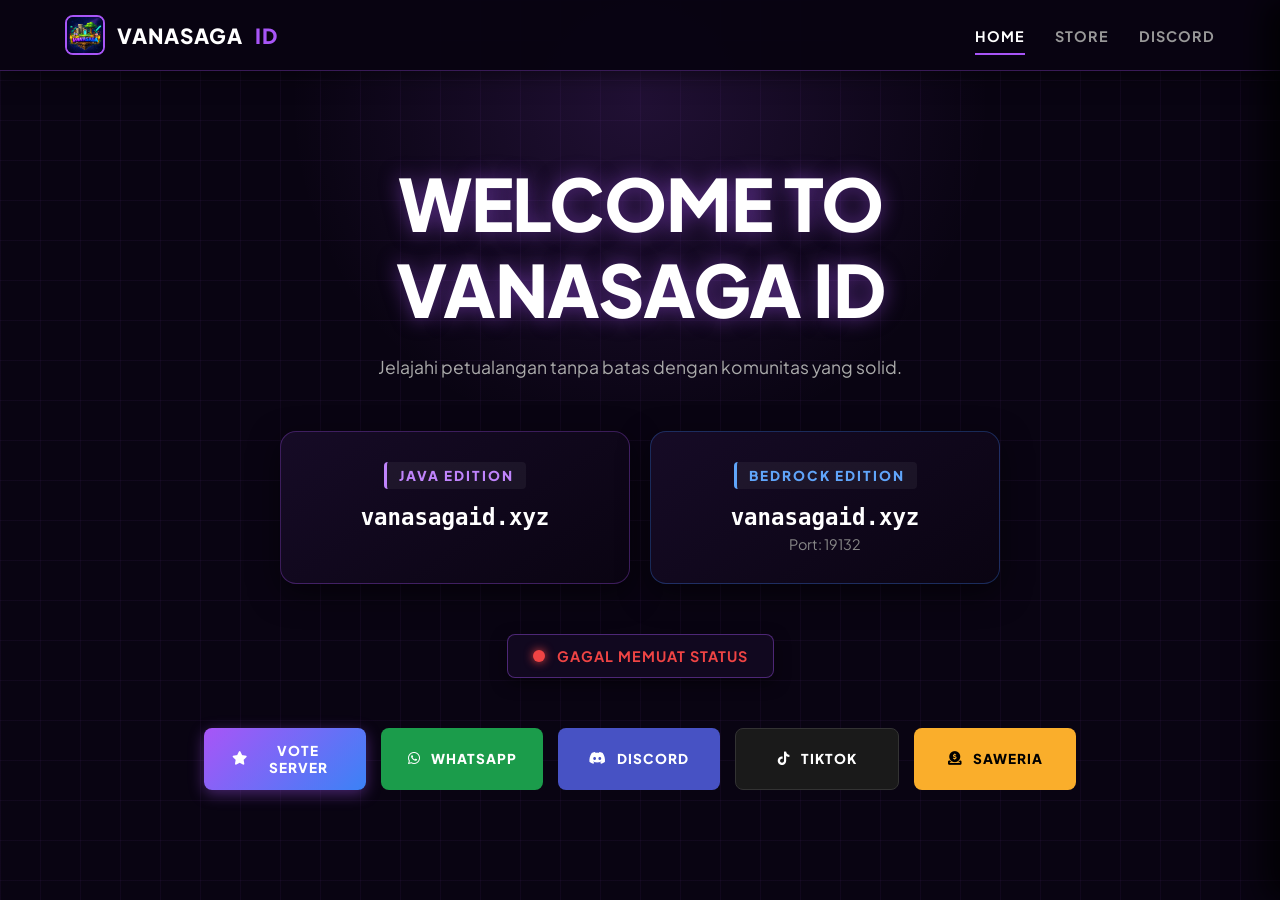
==== index.html @ 59c98ca0 "Update WhatsApp link in index.html" ====
<!DOCTYPE html>
<html lang="id">
<head>
    <meta charset="UTF-8">
    <meta name="viewport" content="width=device-width, initial-scale=1.0">
    <title>Home | Vanasaga ID</title>

    <link rel="icon" type="image/png" href="assets/Vana.png">
    <link rel="apple-touch-icon" href="assets/Vananobg.png">    

    <link rel="preconnect" href="https://fonts.googleapis.com">
    <link rel="preconnect" href="https://fonts.gstatic.com" crossorigin>
    <link href="https://fonts.googleapis.com/css2?family=Plus+Jakarta+Sans:wght@400;600;800&display=swap" rel="stylesheet">
    
    <link rel="preconnect" href="https://cdnjs.cloudflare.com">
    <link rel="stylesheet" href="https://cdnjs.cloudflare.com/ajax/libs/font-awesome/6.4.0/css/all.min.css">
    
    <link rel="stylesheet" href="home.css">
</head>

<body class="fade-in">
    <nav class="navbar">
        <div class="nav-container">
            <div class="logo">
                <img src="assets/Vana.png" alt="Logo Vanasaga" width="40" height="40" class="nav-logo-img">
                VANASAGA<span>ID</span>
            </div>
            
            <ul class="nav-links">
                <li><a href="index.html" class="active">Home</a></li>
                <li><a href="store.html">Store</a></li>
                <li><a href="https://discord.gg/8zu5UNNpNn" target="_blank" rel="noopener noreferrer">Discord</a></li>
            </ul>

            <div class="menu-toggle" id="mobile-menu">
                <span class="bar"></span>
                <span class="bar"></span>
                <span class="bar"></span>
            </div>
        </div>
    </nav>

    <div class="mobile-nav-overlay" id="mobile-nav">
        <div class="mobile-nav-links">
            <a href="index.html" onclick="toggleMenu()">BERANDA</a>
            <a href="store.html" onclick="toggleMenu()">STORE</a>
            <a href="https://discord.gg/8zu5UNNpNn" target="_blank" rel="noopener noreferrer">DISCORD</a>
        </div>
    </div>

    <main>
        <section class="hero">
            <h1 class="slide-up">Welcome To Vanasaga ID</h1>
            <p class="subtitle slide-up delay-1">
                Jelajahi petualangan tanpa batas dengan komunitas yang solid.
            </p>

            <div class="ip-container slide-up delay-2">
                <div class="ip-card floating" onclick="copyIP('vanasagaid.xyz')">
                    <span class="java-title">JAVA EDITION</span>
                    <span class="address">vanasagaid.xyz</span>
                </div>

                <div class="ip-card floating delay-float" onclick="copyIP('vanasagaid.xyz')">
                    <span class="bedrock-title">BEDROCK EDITION</span>
                    <span class="address">vanasagaid.xyz</span>
                    <span class="port">Port: 19132</span>
                </div>
            </div>

            <div class="status-bar slide-up delay-3">
                <span class="pulse-dot" id="server-dot"></span>
                <span id="server-status-text">Memuat status...</span>
            </div>

            <div class="social-buttons slide-up delay-4">
                <a href="https://minecraft-mp.com/server-s354726" class="btn" style="background: linear-gradient(135deg, #a855f7, #3b82f6); color: white; border: none; box-shadow: 0 4px 15px rgba(168, 85, 247, 0.4);" target="_blank" rel="noopener noreferrer">
                    <i class="fas fa-star"></i> Vote Server
                </a>
                
                <a href="https://chat.whatsapp.com/J78EYmheoZGEayhel0Jd5o?mode=hqctcla" class="btn btn-wa" target="_blank" rel="noopener noreferrer">
                    <i class="fab fa-whatsapp"></i> WhatsApp
                </a>
                <a href="https://discord.gg/8zu5UNNpNn" class="btn btn-discord" target="_blank" rel="noopener noreferrer">
                    <i class="fab fa-discord"></i> Discord
                </a>
                <a href="https://www.tiktok.com/@vanasagaofficial" class="btn btn-tiktok" target="_blank" rel="noopener noreferrer">
                    <i class="fab fa-tiktok"></i> TikTok
                </a>
                <a href="https://saweria.co/vanasagaofficial" class="btn btn-saweria" target="_blank" rel="noopener noreferrer">
                    <i class="fas fa-donate"></i> Saweria
                </a>
            </div>
        </section>
    </main>

    <script src="home.js" defer></script>

</body>
</html>
---- home.css ----
/* =========================================
   VANASAGA MAIN STYLE - Cyber-Voxel Edition
   (Ultra-Lightweight, Fully Responsive, No-Blur)
   ========================================= */

* {
    margin: 0;
    padding: 0;
    box-sizing: border-box;
    scroll-behavior: smooth;
}

/* --- MENGHILANGKAN SCROLL BAR BAWAAN BROWSER --- */
html {
    overflow-x: hidden;
    scrollbar-gutter: stable; 
}

::-webkit-scrollbar {
    width: 0px;
    background: transparent; 
}

* { scrollbar-width: none; }

body {
    -ms-overflow-style: none; /* Hilangkan scrollbar di Edge/IE */
    
    /* Background super ringan: Warna solid gelap + Pola Grid Kotak-kotak */
    background-color: #090412; 
    background-image: 
        linear-gradient(rgba(168, 85, 247, 0.05) 1px, transparent 1px),
        linear-gradient(90deg, rgba(168, 85, 247, 0.05) 1px, transparent 1px);
    background-size: 40px 40px; 
    
    color: #fff;
    font-family: 'Plus Jakarta Sans', sans-serif;
    min-height: 100vh;
    width: 100%;
    overflow-x: hidden; /* Mencegah layar bisa digeser ke kanan/kiri */
    position: relative;
}

/* Efek Cahaya Statis di tengah atas */
body::before {
    content: '';
    position: absolute;
    top: -200px;
    left: 50%;
    transform: translateX(-50%);
    width: 80vw;
    max-width: 800px;
    height: 600px;
    background: radial-gradient(circle, rgba(168, 85, 247, 0.15) 0%, transparent 70%);
    z-index: -1;
    pointer-events: none;
}

/* --- NAVBAR --- */
.navbar {
    position: fixed;
    top: 0;
    width: 100%;
    z-index: 1000;
    background: rgba(9, 4, 18, 0.98); 
    border-bottom: 1px solid rgba(168, 85, 247, 0.3);
    box-shadow: 0 4px 20px rgba(0, 0, 0, 0.5);
}

.nav-container {
    max-width: 1200px;
    margin: auto;
    display: flex;
    justify-content: space-between;
    align-items: center;
    padding: 15px 25px; /* Kembali menggunakan PX agar tidak geser ke tengah di PC */
}

.logo {
    display: flex;
    align-items: center;
    gap: 12px;
    font-size: clamp(1.1rem, 3vw, 1.3rem); /* Ukuran logo dinamis */
    font-weight: 800;
    color: #fff;
    letter-spacing: 1px;
    text-transform: uppercase;
}

.logo span { color: #a855f7; }

.nav-logo-img {
    width: 40px;
    height: 40px;
    border-radius: 8px; 
    border: 2px solid #a855f7;
    object-fit: cover;
}

.nav-links {
    list-style: none;
    display: flex;
    gap: 30px;
}

.nav-links a {
    text-decoration: none;
    color: #999;
    font-weight: 700;
    font-size: 0.9rem;
    text-transform: uppercase;
    letter-spacing: 1px;
    transition: 0.3s;
    padding: 5px 0;
    position: relative;
}

/* Efek garis bawah hover */
.nav-links a::after {
    content: '';
    position: absolute;
    bottom: -5px;
    left: 0;
    width: 0%;
    height: 2px;
    background: #a855f7;
    transition: width 0.3s ease;
}

.nav-links a:hover { color: #fff; }
.nav-links a:hover::after, .nav-links a.active::after { width: 100%; }
.nav-links a.active { color: #fff; }

/* --- HAMBURGER BUTTON --- */
.menu-toggle {
    display: none; 
    flex-direction: column;
    cursor: pointer;
    gap: 6px;
    z-index: 1100;
    padding: 5px;
}

.bar {
    width: 30px;
    height: 3px;
    background-color: #fff;
    border-radius: 2px;
    transition: 0.4s cubic-bezier(0.68, -0.55, 0.265, 1.55); 
}

/* Animasi Hamburger jadi X */
.menu-toggle.is-active .bar:nth-child(2) { opacity: 0; transform: translateX(20px); }
.menu-toggle.is-active .bar:nth-child(1) { transform: translateY(9px) rotate(45deg); background-color: #a855f7; }
.menu-toggle.is-active .bar:nth-child(3) { transform: translateY(-9px) rotate(-45deg); background-color: #a855f7; }

/* --- MOBILE NAV OVERLAY --- */
.mobile-nav-overlay {
    position: fixed;
    top: 0;
    right: 0; 
    width: 75%; 
    max-width: 300px; 
    height: 100vh;
    background: #0d0618; 
    border-left: 2px solid #a855f7;
    display: flex;
    justify-content: center;
    align-items: center;
    
    transform: translateX(100%); 
    transition: transform 0.4s cubic-bezier(0.4, 0, 0.2, 1);
    
    z-index: 1050;
    box-shadow: -15px 0 30px rgba(0,0,0,0.8);
    will-change: transform;
}

.mobile-nav-overlay.active { 
    transform: translateX(0); 
}

.mobile-nav-links {
    display: flex;
    flex-direction: column;
    gap: 30px;
    text-align: center;
}

.mobile-nav-links a {
    color: #fff;
    text-decoration: none;
    font-size: 1.2rem;
    font-weight: 800;
    letter-spacing: 2px;
    transition: 0.3s;
    text-transform: uppercase;
}

.mobile-nav-links a:hover { color: #a855f7; transform: scale(1.1); }

/* --- HERO SECTION --- */
.hero {
    text-align: center;
    padding: 160px 5% 80px; 
    max-width: 1000px;
    margin: auto;
}

h1 {
    font-size: clamp(2rem, 6vw, 4.5rem); 
    font-weight: 800;
    margin-bottom: 20px;
    color: #fff;
    text-shadow: 0 0 20px rgba(168, 85, 247, 0.5); 
    line-height: 1.2;
    text-transform: uppercase;
    letter-spacing: -1px;
}

.subtitle {
    max-width: 650px;
    margin: 0 auto 50px;
    color: #aaa;
    line-height: 1.6;
    font-size: clamp(0.95rem, 2.5vw, 1.1rem); 
}

/* --- IP CARDS (GAMING STYLE) --- */
.ip-container {
    display: flex;
    gap: 20px;
    justify-content: center;
    flex-wrap: wrap; 
    margin-bottom: 50px;
}

.ip-card {
    flex: 1; 
    min-width: 280px; 
    max-width: 350px; 
    background: linear-gradient(145deg, #160b26 0%, #0a0412 100%);
    border: 1px solid rgba(168, 85, 247, 0.3);
    padding: 30px 20px;
    border-radius: 16px;
    cursor: pointer;
    transition: all 0.3s cubic-bezier(0.25, 0.8, 0.25, 1);
    position: relative;
    box-shadow: 0 10px 30px rgba(0, 0, 0, 0.5);
    overflow: hidden;
}

.ip-card::before {
    content: '';
    position: absolute;
    top: 0;
    left: 0;
    width: 100%;
    height: 4px;
    transform: scaleX(0);
    transform-origin: left;
    transition: 0.4s ease;
}

.java-title, .bedrock-title {
    font-size: 0.85rem;
    font-weight: 800;
    letter-spacing: 2px;
    margin-bottom: 15px;
    display: inline-block;
    padding: 5px 12px;
    border-radius: 4px;
    background: rgba(255,255,255,0.05);
}

.java-title { color: #c084fc; border-left: 3px solid #c084fc; }
.bedrock-title { color: #60a5fa; border-left: 3px solid #60a5fa; }

.address {
    font-size: clamp(1.1rem, 4vw, 1.4rem);
    font-weight: 800;
    color: #fff;
    display: block;
    font-family: monospace; 
}

.port {
    display: block;
    margin-top: 5px;
    color: #888;
    font-size: 0.9rem;
}

/* KHUSUS JAVA CARD (KARTU KIRI - TEMA UNGU) */
.ip-card:first-child:hover {
    border-color: #a855f7;
    box-shadow: 0 15px 40px rgba(168, 85, 247, 0.25);
    transform: translateY(-8px);
}
.ip-card:first-child::before { background: #a855f7; }
.ip-card:first-child:hover::before { transform: scaleX(1); }
.ip-card:first-child:active { 
    transform: scale(0.95); 
    background: #1a0b30; 
}

/* KHUSUS BEDROCK CARD (KARTU KANAN - TEMA BIRU) */
.ip-card:last-child {
    border-color: rgba(59, 130, 246, 0.3); 
}
.ip-card:last-child:hover {
    border-color: #3b82f6; 
    box-shadow: 0 15px 40px rgba(59, 130, 246, 0.25);
    transform: translateY(-8px);
}
.ip-card:last-child::before { background: #3b82f6; } 
.ip-card:last-child:hover::before { transform: scaleX(1); }
.ip-card:last-child:active { 
    transform: scale(0.95); 
    background: #081126; 
}

/* --- STATUS BAR --- */
.status-bar {
    display: flex;
    align-items: center;
    justify-content: center;
    gap: 12px;
    font-size: clamp(0.8rem, 3vw, 0.9rem);
    font-weight: 700;
    color: #ccc;
    background: #11081f;
    width: fit-content;
    margin: 0 auto 50px auto;
    padding: 12px 25px;
    border-radius: 8px;
    border: 1px solid rgba(168, 85, 247, 0.4);
    box-shadow: 0 5px 15px rgba(0,0,0,0.5);
    text-transform: uppercase;
    letter-spacing: 1px;
}

/* BOLA STATUS DINAMIS */
.pulse-dot {
    --dot-color: #a855f7; 
    width: 12px;
    height: 12px;
    background: var(--dot-color);
    border-radius: 50%;
    box-shadow: 0 0 10px var(--dot-color);
}
.pulse-dot.online { --dot-color: #22c55e; }
.pulse-dot.offline { --dot-color: #ef4444; }

/* --- SOCIAL BUTTONS --- */
.social-buttons {
    display: flex;
    gap: 15px;
    justify-content: center;
    flex-wrap: wrap; 
}

.btn {
    text-decoration: none;
    color: #fff !important;
    padding: 14px 28px;
    border-radius: 8px;
    font-weight: 800;
    font-size: 0.85rem;
    display: flex;
    align-items: center;
    gap: 10px;
    transition: 0.2s;
    text-transform: uppercase;
    letter-spacing: 1px;
    flex: 1; 
    min-width: 160px; 
    max-width: 250px;
    justify-content: center;
}

.btn:hover { transform: translateY(-3px); }

/* Warna solid yang ringan */
.btn-wa { background: #1b9c4b; }
.btn-discord { background: #4752c4; }
.btn-tiktok { background: #1a1a1a; border: 1px solid #333; }
.btn-saweria { background: #faae2b; color: #000 !important; }

/* --- TOAST (NOTIF COPY) --- */
.toast-container {
    position: fixed;
    bottom: 30px;
    right: 30px;
    z-index: 9999;
    display: flex;
    flex-direction: column;
    gap: 10px;
    align-items: flex-end;
}

.custom-toast {
    background: #150a24;
    border-left: 4px solid #a855f7;
    color: white;
    padding: 15px 25px;
    border-radius: 4px;
    font-weight: 700;
    box-shadow: 0 10px 30px rgba(0,0,0,0.8);
    animation: slideInRight 0.3s ease forwards;
}

@keyframes slideInRight {
    from { transform: translateX(100%); opacity: 0; }
    to { transform: translateX(0); opacity: 1; }
}

/* --- ANIMATIONS --- */
.slide-up { animation: slideUp 0.6s ease forwards; opacity: 0; }
.delay-1 { animation-delay: 0.1s; } 
.delay-2 { animation-delay: 0.2s; }
.delay-3 { animation-delay: 0.3s; }
.delay-4 { animation-delay: 0.4s; }

@keyframes slideUp {
    from { transform: translateY(20px); opacity: 0; }
    to { transform: translateY(0); opacity: 1; }
}

.floating { animation: floating 4s ease-in-out infinite; }
@keyframes floating {
    0%, 100% { transform: translateY(0); }
    50% { transform: translateY(-6px); }
}

/* =========================================
   MEDIA QUERIES (RESPONSIVE TABLET & HP)
   ========================================= */

/* Untuk Tablet ke bawah (Lebar maks 768px) */
@media (max-width: 768px) {
    .nav-links { display: none !important; }
    .menu-toggle { display: flex !important; } 
    
    .hero { padding-top: 130px; }
    
    .btn { min-width: 140px; }
}

/* Untuk HP Layar Kecil (Lebar maks 480px) */
@media (max-width: 480px) {
    .ip-card {
        min-width: 100%; 
    }
    
    .social-buttons {
        flex-direction: column; 
        align-items: center;
    }
    
    .btn {
        width: 100%;
        max-width: 100%;
    }
    
    .toast-container {
        right: 20px; 
        left: 20px; 
        bottom: 20px;
        align-items: center; 
    }
}
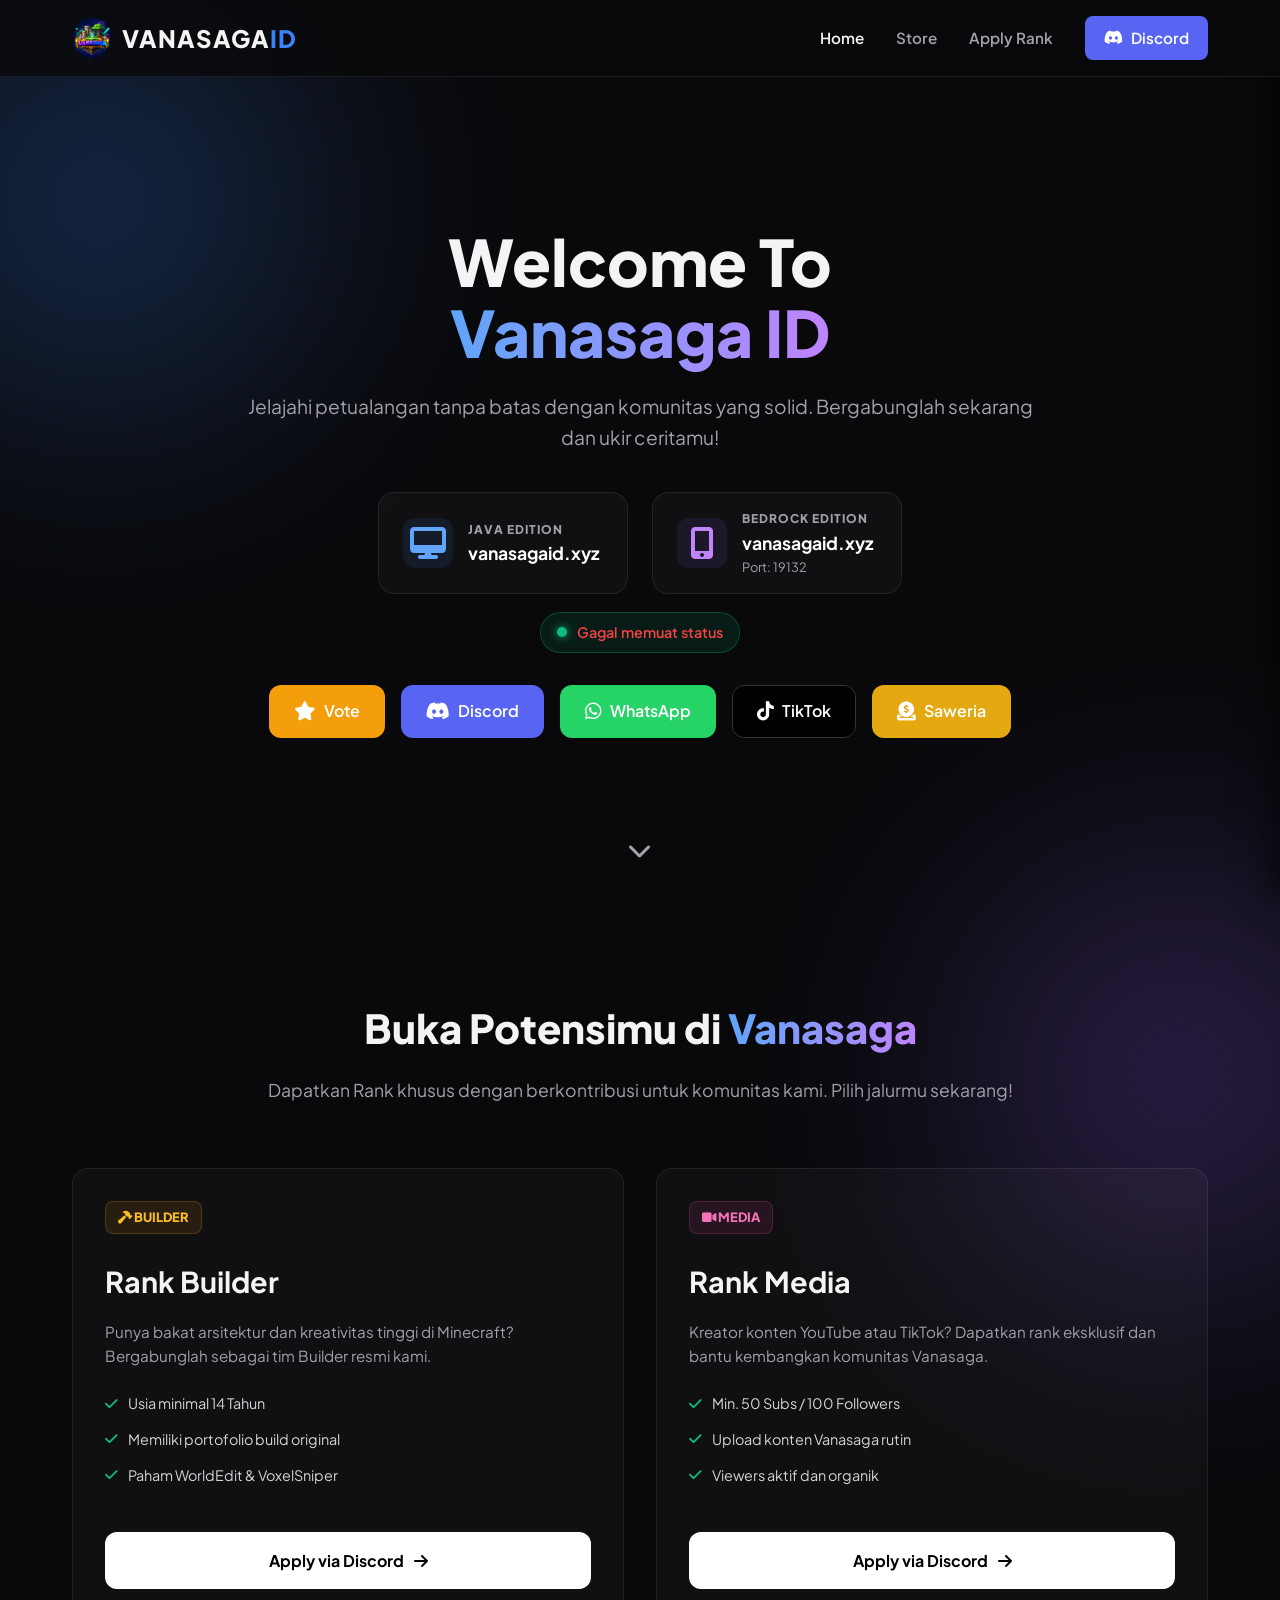
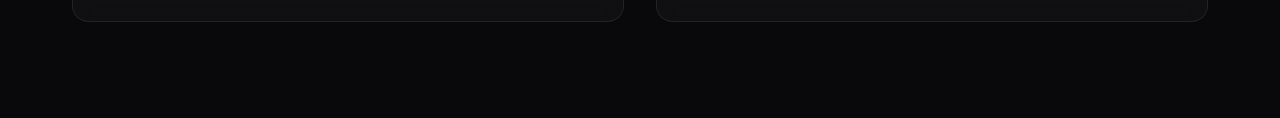
==== commit 96b83877: "Update index.html with new content and links" ====
--- a/index.html
+++ b/index.html
@@ -10,91 +10,130 @@
 
     <link rel="preconnect" href="https://fonts.googleapis.com">
     <link rel="preconnect" href="https://fonts.gstatic.com" crossorigin>
-    <link href="https://fonts.googleapis.com/css2?family=Plus+Jakarta+Sans:wght@400;600;800&display=swap" rel="stylesheet">
+    <link href="https://fonts.googleapis.com/css2?family=Plus+Jakarta+Sans:wght@400;500;600;700;800&display=swap" rel="stylesheet">
     
-    <link rel="preconnect" href="https://cdnjs.cloudflare.com">
     <link rel="stylesheet" href="https://cdnjs.cloudflare.com/ajax/libs/font-awesome/6.4.0/css/all.min.css">
     
     <link rel="stylesheet" href="home.css">
 </head>
 
 <body class="fade-in">
+    <div class="bg-glow glow-1"></div>
+    <div class="bg-glow glow-2"></div>
+
     <nav class="navbar">
         <div class="nav-container">
             <div class="logo">
-                <img src="assets/Vana.png" alt="Logo Vanasaga" width="40" height="40" class="nav-logo-img">
-                VANASAGA<span>ID</span>
+                <img src="assets/Vana.png" alt="Logo Vanasaga" class="nav-logo-img round-logo">
+                <span>VANASAGA<span class="highlight">ID</span></span>
             </div>
             
             <ul class="nav-links">
                 <li><a href="index.html" class="active">Home</a></li>
                 <li><a href="store.html">Store</a></li>
-                <li><a href="https://discord.gg/8zu5UNNpNn" target="_blank" rel="noopener noreferrer">Discord</a></li>
+                <li><a href="#ranks">Apply Rank</a></li>
+                <li><a href="https://discord.gg/Yfk9rSXGnd" target="_blank" class="nav-btn-discord"><i class="fab fa-discord"></i> Discord</a></li>
             </ul>
 
             <div class="menu-toggle" id="mobile-menu">
-                <span class="bar"></span>
-                <span class="bar"></span>
-                <span class="bar"></span>
+                <i class="fas fa-bars"></i>
             </div>
         </div>
     </nav>
 
     <div class="mobile-nav-overlay" id="mobile-nav">
         <div class="mobile-nav-links">
-            <a href="index.html" onclick="toggleMenu()">BERANDA</a>
-            <a href="store.html" onclick="toggleMenu()">STORE</a>
-            <a href="https://discord.gg/8zu5UNNpNn" target="_blank" rel="noopener noreferrer">DISCORD</a>
+            <a href="index.html" class="active">BERANDA</a>
+            <a href="store.html">STORE</a>
+            <a href="#ranks">APPLY RANK</a>
+            <a href="https://discord.gg/Yfk9rSXGnd" target="_blank" class="discord-mobile">DISCORD</a>
         </div>
     </div>
 
     <main>
         <section class="hero">
-            <h1 class="slide-up">Welcome To Vanasaga ID</h1>
-            <p class="subtitle slide-up delay-1">
-                Jelajahi petualangan tanpa batas dengan komunitas yang solid.
-            </p>
+            <div class="hero-content">
+                <h1 class="slide-up">Welcome To <br><span class="gradient-text">Vanasaga ID</span></h1>
+                <p class="subtitle slide-up delay-1">
+                    Jelajahi petualangan tanpa batas dengan komunitas yang solid. Bergabunglah sekarang dan ukir ceritamu!
+                </p>
 
-            <div class="ip-container slide-up delay-2">
-                <div class="ip-card floating" onclick="copyIP('vanasagaid.xyz')">
-                    <span class="java-title">JAVA EDITION</span>
-                    <span class="address">vanasagaid.xyz</span>
+                <div class="ip-container slide-up delay-2">
+                    <div class="ip-card floating glass-effect" onclick="copyIP('vanasagaid.xyz')">
+                        <div class="ip-icon java-icon"><i class="fas fa-desktop"></i></div>
+                        <div class="ip-info">
+                            <span class="platform-title">JAVA EDITION</span>
+                            <span class="address">vanasagaid.xyz</span>
+                        </div>
+                        <div class="copy-hint"><i class="far fa-copy"></i> Klik untuk Copy</div>
+                    </div>
+
+                    <div class="ip-card floating delay-float glass-effect" onclick="copyIP('vanasagaid.xyz', 19132)">
+                        <div class="ip-icon bedrock-icon"><i class="fas fa-mobile-alt"></i></div>
+                        <div class="ip-info">
+                            <span class="platform-title">BEDROCK EDITION</span>
+                            <span class="address">vanasagaid.xyz</span>
+                            <span class="port">Port: 19132</span>
+                        </div>
+                        <div class="copy-hint"><i class="far fa-copy"></i> Klik untuk Copy</div>
+                    </div>
                 </div>
 
-                <div class="ip-card floating delay-float" onclick="copyIP('vanasagaid.xyz')">
-                    <span class="bedrock-title">BEDROCK EDITION</span>
-                    <span class="address">vanasagaid.xyz</span>
-                    <span class="port">Port: 19132</span>
+                <div class="status-badge slide-up delay-3">
+                    <span class="pulse-dot" id="server-dot"></span>
+                    <span id="server-status-text">Mencari Server...</span>
+                </div>
+
+                <div class="social-buttons slide-up delay-4">
+                    <a href="https://minecraft-mp.com/server-s354726" target="_blank" class="btn btn-vote"><i class="fas fa-star"></i> Vote</a>
+                    <a href="https://discord.gg/Yfk9rSXGnd" target="_blank" class="btn btn-discord"><i class="fab fa-discord"></i> Discord</a>
+                    <a href="https://chat.whatsapp.com/DTdERxBD7KFLJWAjvpsw8h" target="_blank" class="btn btn-wa"><i class="fab fa-whatsapp"></i> WhatsApp</a>
+                    <a href="https://www.tiktok.com/@vanasagaofficial" target="_blank" class="btn btn-tiktok"><i class="fab fa-tiktok"></i> TikTok</a>
+                    <a href="https://saweria.co/vanasagaofficial" target="_blank" class="btn btn-saweria"><i class="fas fa-donate"></i> Saweria</a>
                 </div>
             </div>
+            
+            <div class="scroll-indicator bounce">
+                <a href="#ranks"><i class="fas fa-chevron-down"></i></a>
+            </div>
+        </section>
 
-            <div class="status-bar slide-up delay-3">
-                <span class="pulse-dot" id="server-dot"></span>
-                <span id="server-status-text">Memuat status...</span>
+        <section id="ranks" class="ranks-section">
+            <div class="section-header">
+                <h2>Buka Potensimu di <span class="gradient-text">Vanasaga</span></h2>
+                <p>Dapatkan Rank khusus dengan berkontribusi untuk komunitas kami. Pilih jalurmu sekarang!</p>
             </div>
 
-            <div class="social-buttons slide-up delay-4">
-                <a href="https://minecraft-mp.com/server-s354726" class="btn" style="background: linear-gradient(135deg, #a855f7, #3b82f6); color: white; border: none; box-shadow: 0 4px 15px rgba(168, 85, 247, 0.4);" target="_blank" rel="noopener noreferrer">
-                    <i class="fas fa-star"></i> Vote Server
-                </a>
-                
-                <a href="https://chat.whatsapp.com/J78EYmheoZGEayhel0Jd5o?mode=hqctcla" class="btn btn-wa" target="_blank" rel="noopener noreferrer">
-                    <i class="fab fa-whatsapp"></i> WhatsApp
-                </a>
-                <a href="https://discord.gg/8zu5UNNpNn" class="btn btn-discord" target="_blank" rel="noopener noreferrer">
-                    <i class="fab fa-discord"></i> Discord
-                </a>
-                <a href="https://www.tiktok.com/@vanasagaofficial" class="btn btn-tiktok" target="_blank" rel="noopener noreferrer">
-                    <i class="fab fa-tiktok"></i> TikTok
-                </a>
-                <a href="https://saweria.co/vanasagaofficial" class="btn btn-saweria" target="_blank" rel="noopener noreferrer">
-                    <i class="fas fa-donate"></i> Saweria
-                </a>
+            <div class="rank-cards-container">
+                <div class="rank-card glass-effect">
+                    <div class="rank-badge builder-badge"><i class="fas fa-hammer"></i> BUILDER</div>
+                    <h3>Rank Builder</h3>
+                    <p class="rank-desc">Punya bakat arsitektur dan kreativitas tinggi di Minecraft? Bergabunglah sebagai tim Builder resmi kami.</p>
+                    <ul class="rank-reqs">
+                        <li><i class="fas fa-check"></i> Usia minimal 14 Tahun</li>
+                        <li><i class="fas fa-check"></i> Memiliki portofolio build original</li>
+                        <li><i class="fas fa-check"></i> Paham WorldEdit & VoxelSniper</li>
+                    </ul>
+                    <a href="https://discord.gg/Yfk9rSXGnd" class="btn-apply" target="_blank">Apply via Discord <i class="fas fa-arrow-right"></i></a>
+                </div>
+
+                <div class="rank-card glass-effect">
+                    <div class="rank-badge media-badge"><i class="fas fa-video"></i> MEDIA</div>
+                    <h3>Rank Media</h3>
+                    <p class="rank-desc">Kreator konten YouTube atau TikTok? Dapatkan rank eksklusif dan bantu kembangkan komunitas Vanasaga.</p>
+                    <ul class="rank-reqs">
+                        <li><i class="fas fa-check"></i> Min. 50 Subs / 100 Followers</li>
+                        <li><i class="fas fa-check"></i> Upload konten Vanasaga rutin</li>
+                        <li><i class="fas fa-check"></i> Viewers aktif dan organik</li>
+                    </ul>
+                    <a href="https://discord.gg/Yfk9rSXGnd" class="btn-apply" target="_blank">Apply via Discord <i class="fas fa-arrow-right"></i></a>
+                </div>
             </div>
         </section>
     </main>
 
-    <script src="home.js" defer></script>
+    <div id="toast" class="toast">IP Berhasil disalin!</div>
 
+    <script src="home.js"></script>
 </body>
 </html>
--- a/home.css
+++ b/home.css
@@ -1,472 +1,447 @@
-/* =========================================
-   VANASAGA MAIN STYLE - Cyber-Voxel Edition
-   (Ultra-Lightweight, Fully Responsive, No-Blur)
-   ========================================= */
+/* --- Variabel Warna & Font --- */
+:root {
+    --bg-dark: #09090b;
+    --text-main: #f4f4f5;
+    --text-muted: #a1a1aa;
+    --primary: #3b82f6;
+    --secondary: #8b5cf6;
+    --success: #10b981;
+    --glass-bg: rgba(255, 255, 255, 0.03);
+    --glass-border: rgba(255, 255, 255, 0.08);
+    --font-main: 'Plus Jakarta Sans', sans-serif;
+}
 
 * {
     margin: 0;
     padding: 0;
     box-sizing: border-box;
-    scroll-behavior: smooth;
-}
-
-/* --- MENGHILANGKAN SCROLL BAR BAWAAN BROWSER --- */
-html {
+}
+
+body {
+    font-family: var(--font-main);
+    background-color: var(--bg-dark);
+    color: var(--text-main);
+    line-height: 1.6;
     overflow-x: hidden;
-    scrollbar-gutter: stable; 
-}
-
-::-webkit-scrollbar {
-    width: 0px;
-    background: transparent; 
-}
-
-* { scrollbar-width: none; }
-
-body {
-    -ms-overflow-style: none; /* Hilangkan scrollbar di Edge/IE */
-    
-    /* Background super ringan: Warna solid gelap + Pola Grid Kotak-kotak */
-    background-color: #090412; 
-    background-image: 
-        linear-gradient(rgba(168, 85, 247, 0.05) 1px, transparent 1px),
-        linear-gradient(90deg, rgba(168, 85, 247, 0.05) 1px, transparent 1px);
-    background-size: 40px 40px; 
-    
-    color: #fff;
-    font-family: 'Plus Jakarta Sans', sans-serif;
-    min-height: 100vh;
-    width: 100%;
-    overflow-x: hidden; /* Mencegah layar bisa digeser ke kanan/kiri */
     position: relative;
 }
 
-/* Efek Cahaya Statis di tengah atas */
-body::before {
-    content: '';
+/* Background Glow Effects */
+.bg-glow {
     position: absolute;
-    top: -200px;
-    left: 50%;
-    transform: translateX(-50%);
-    width: 80vw;
-    max-width: 800px;
+    width: 600px;
     height: 600px;
-    background: radial-gradient(circle, rgba(168, 85, 247, 0.15) 0%, transparent 70%);
+    border-radius: 50%;
+    filter: blur(120px);
     z-index: -1;
-    pointer-events: none;
-}
-
-/* --- NAVBAR --- */
+    opacity: 0.4;
+}
+.glow-1 {
+    top: -100px;
+    left: -200px;
+    background: radial-gradient(circle, var(--primary) 0%, transparent 70%);
+}
+.glow-2 {
+    bottom: 20%;
+    right: -200px;
+    background: radial-gradient(circle, var(--secondary) 0%, transparent 70%);
+}
+
+/* --- Glassmorphism Global Class --- */
+.glass-effect {
+    background: var(--glass-bg);
+    backdrop-filter: blur(12px);
+    -webkit-backdrop-filter: blur(12px);
+    border: 1px solid var(--glass-border);
+    border-radius: 16px;
+}
+
+/* --- Typography --- */
+.gradient-text {
+    background: linear-gradient(90deg, #60a5fa, #c084fc);
+    -webkit-background-clip: text;
+    -webkit-text-fill-color: transparent;
+}
+
+/* --- Navbar --- */
 .navbar {
     position: fixed;
     top: 0;
     width: 100%;
-    z-index: 1000;
-    background: rgba(9, 4, 18, 0.98); 
-    border-bottom: 1px solid rgba(168, 85, 247, 0.3);
-    box-shadow: 0 4px 20px rgba(0, 0, 0, 0.5);
+    padding: 1rem 0;
+    background: rgba(9, 9, 11, 0.8);
+    backdrop-filter: blur(10px);
+    border-bottom: 1px solid var(--glass-border);
+    z-index: 100;
 }
 
 .nav-container {
     max-width: 1200px;
-    margin: auto;
+    margin: 0 auto;
     display: flex;
     justify-content: space-between;
     align-items: center;
-    padding: 15px 25px; /* Kembali menggunakan PX agar tidak geser ke tengah di PC */
+    padding: 0 2rem;
 }
 
 .logo {
-    display: flex;
-    align-items: center;
-    gap: 12px;
-    font-size: clamp(1.1rem, 3vw, 1.3rem); /* Ukuran logo dinamis */
+    font-size: 1.5rem;
     font-weight: 800;
-    color: #fff;
+    display: flex;
+    align-items: center;
+    gap: 10px;
     letter-spacing: 1px;
-    text-transform: uppercase;
-}
-
-.logo span { color: #a855f7; }
-
-.nav-logo-img {
-    width: 40px;
-    height: 40px;
-    border-radius: 8px; 
-    border: 2px solid #a855f7;
-    object-fit: cover;
+}
+
+.logo .highlight {
+    color: var(--primary);
+}
+
+.round-logo {
+    width: 40px;      
+    height: 40px;     
+    border-radius: 50%; 
+    object-fit: cover; 
 }
 
 .nav-links {
     list-style: none;
     display: flex;
-    gap: 30px;
+    gap: 2rem;
+    align-items: center;
 }
 
 .nav-links a {
+    color: var(--text-muted);
     text-decoration: none;
-    color: #999;
-    font-weight: 700;
-    font-size: 0.9rem;
-    text-transform: uppercase;
-    letter-spacing: 1px;
-    transition: 0.3s;
-    padding: 5px 0;
-    position: relative;
-}
-
-/* Efek garis bawah hover */
-.nav-links a::after {
-    content: '';
-    position: absolute;
-    bottom: -5px;
-    left: 0;
-    width: 0%;
-    height: 2px;
-    background: #a855f7;
-    transition: width 0.3s ease;
-}
-
-.nav-links a:hover { color: #fff; }
-.nav-links a:hover::after, .nav-links a.active::after { width: 100%; }
-.nav-links a.active { color: #fff; }
-
-/* --- HAMBURGER BUTTON --- */
-.menu-toggle {
+    font-weight: 600;
+    transition: all 0.3s ease;
+    font-size: 0.95rem;
+}
+
+.nav-links a:hover, .nav-links a.active {
+    color: var(--text-main);
+}
+
+.nav-btn-discord {
+    background: #5865F2;
+    color: white !important;
+    padding: 0.6rem 1.2rem;
+    border-radius: 8px;
+    display: flex;
+    align-items: center;
+    gap: 8px;
+}
+.nav-btn-discord:hover {
+    background: #4752C4;
+    transform: translateY(-2px);
+}
+
+/* Mobile Menu Container */
+.menu-toggle { 
     display: none; 
-    flex-direction: column;
-    cursor: pointer;
-    gap: 6px;
-    z-index: 1100;
-    padding: 5px;
-}
-
-.bar {
-    width: 30px;
-    height: 3px;
-    background-color: #fff;
-    border-radius: 2px;
-    transition: 0.4s cubic-bezier(0.68, -0.55, 0.265, 1.55); 
-}
-
-/* Animasi Hamburger jadi X */
-.menu-toggle.is-active .bar:nth-child(2) { opacity: 0; transform: translateX(20px); }
-.menu-toggle.is-active .bar:nth-child(1) { transform: translateY(9px) rotate(45deg); background-color: #a855f7; }
-.menu-toggle.is-active .bar:nth-child(3) { transform: translateY(-9px) rotate(-45deg); background-color: #a855f7; }
-
-/* --- MOBILE NAV OVERLAY --- */
+    color: white;
+    font-size: 1.8rem;
+    cursor: pointer; 
+    z-index: 101; 
+    transition: color 0.3s ease;
+}
+.menu-toggle:hover {
+    color: var(--primary);
+}
+
+/* --- Mobile Menu Overlay (Setengah Layar & Efek Kaca) --- */
 .mobile-nav-overlay {
-    position: fixed;
-    top: 0;
-    right: 0; 
-    width: 75%; 
-    max-width: 300px; 
+    position: fixed; 
+    top: 0; 
+    right: 0; /* Nempel di sisi kanan layar */
+    left: auto; /* Hilangkan posisi kiri */
+    width: 65%; /* Cuma nutupin 65% layar, sisanya nampilin web kamu */
     height: 100vh;
-    background: #0d0618; 
-    border-left: 2px solid #a855f7;
-    display: flex;
-    justify-content: center;
-    align-items: center;
     
+    /* Efek Transparan / Glassmorphism */
+    background: rgba(9, 9, 11, 0.767); /* Warna gelap tapi transparan */
+    backdrop-filter: blur(16px); /* Efek kaca nge-blur */
+    -webkit-backdrop-filter: blur(16px);
+    border-left: 1px solid rgba(255, 255, 255, 0.1); /* Garis halus di pinggir */
+    box-shadow: -10px 0 30px rgba(0, 0, 0, 0.5); /* Bayangan biar lebih 3D */
+    
+    display: flex; 
+    flex-direction: column; 
+    justify-content: center; 
+    align-items: center;
+    
+    /* Sembunyi di kanan layar */
     transform: translateX(100%); 
-    transition: transform 0.4s cubic-bezier(0.4, 0, 0.2, 1);
-    
-    z-index: 1050;
-    box-shadow: -15px 0 30px rgba(0,0,0,0.8);
-    will-change: transform;
+    transition: transform 0.4s cubic-bezier(0.25, 0.8, 0.25, 1); /* Animasinya lebih mulus */
+    z-index: 99;
 }
 
 .mobile-nav-overlay.active { 
     transform: translateX(0); 
 }
 
-.mobile-nav-links {
+.mobile-nav-links { 
+    display: flex; 
+    flex-direction: column; 
+    text-align: center; 
+    width: 100%;
+}
+
+.mobile-nav-links a { 
+    font-size: 1.3rem; /* Dikecilin dikit biar muat di setengah layar */
+    margin: 1.2rem 0; 
+    color: white; 
+    text-decoration: none; 
+    font-weight: 700; 
+    transition: all 0.3s ease; 
+}
+
+.mobile-nav-links a:hover { 
+    color: var(--primary); 
+    transform: translateX(-5px); /* Pas disentuh teksnya agak geser kiri dikit */
+}
+
+/* --- Hero Section --- */
+.hero {
+    min-height: 100vh;
+    display: flex;
+    align-items: center;
+    justify-content: center;
+    text-align: center;
+    padding: 6rem 2rem 2rem 2rem;
+    position: relative;
+}
+
+.hero-content {
+    max-width: 800px;
+    z-index: 10;
+}
+
+.hero h1 {
+    font-size: 4rem;
+    font-weight: 800;
+    line-height: 1.1;
+    margin-bottom: 1.5rem;
+}
+
+.subtitle {
+    font-size: 1.2rem;
+    color: var(--text-muted);
+    margin-bottom: 2.5rem;
+}
+
+/* IP Cards */
+.ip-container {
+    display: flex;
+    justify-content: center;
+    gap: 1.5rem;
+    margin-bottom: 1.5rem;
+    flex-wrap: wrap;
+}
+
+.ip-card {
+    display: flex;
+    align-items: center;
+    gap: 15px;
+    padding: 1rem 1.5rem;
+    cursor: pointer;
+    transition: all 0.3s ease;
+    text-align: left;
+    position: relative;
+    overflow: hidden;
+    min-width: 250px;
+}
+
+.ip-card:hover {
+    transform: translateY(-5px);
+    border-color: rgba(255, 255, 255, 0.2);
+    box-shadow: 0 10px 30px rgba(0, 0, 0, 0.3);
+}
+
+.ip-card:hover .copy-hint {
+    opacity: 1;
+    transform: translateY(0);
+}
+
+.ip-icon {
+    font-size: 2rem;
+    width: 50px; height: 50px;
+    display: flex; justify-content: center; align-items: center;
+    border-radius: 12px;
+}
+
+.java-icon { background: rgba(59, 130, 246, 0.1); color: #60a5fa; }
+.bedrock-icon { background: rgba(139, 92, 246, 0.1); color: #c084fc; }
+
+.ip-info { display: flex; flex-direction: column; }
+.platform-title { font-size: 0.75rem; font-weight: 800; letter-spacing: 1px; color: var(--text-muted); }
+.address { font-size: 1.1rem; font-weight: 700; color: white; }
+.port { font-size: 0.8rem; color: var(--text-muted); }
+
+.copy-hint {
+    position: absolute;
+    bottom: 0; left: 0; width: 100%;
+    background: var(--primary);
+    color: white;
+    font-size: 0.75rem;
+    text-align: center;
+    padding: 3px 0;
+    opacity: 0;
+    transform: translateY(100%);
+    transition: all 0.3s ease;
+}
+
+/* Status Badge */
+.status-badge {
+    display: inline-flex;
+    align-items: center;
+    gap: 10px;
+    background: rgba(16, 185, 129, 0.1);
+    border: 1px solid rgba(16, 185, 129, 0.3);
+    padding: 8px 16px;
+    border-radius: 50px;
+    margin-top: -0.5rem; 
+    margin-bottom: 2rem;
+    font-size: 0.9rem;
+    font-weight: 600;
+    color: var(--success);
+}
+
+.pulse-dot {
+    width: 10px; height: 10px;
+    background-color: var(--success);
+    border-radius: 50%;
+    box-shadow: 0 0 10px var(--success);
+    animation: pulse 1.5s infinite;
+}
+
+/* Social Buttons */
+.social-buttons {
+    display: flex;
+    flex-wrap: wrap;
+    justify-content: center;
+    gap: 1rem;
+}
+
+.btn {
+    padding: 0.8rem 1.5rem;
+    border-radius: 12px;
+    text-decoration: none;
+    font-weight: 600;
+    display: flex;
+    align-items: center;
+    gap: 8px;
+    transition: all 0.3s ease;
+    border: 1px solid transparent;
+}
+
+.btn i { font-size: 1.2rem; }
+.btn-vote { background: #f59e0b; color: #fff; }
+.btn-discord { background: #5865F2; color: #fff; }
+.btn-wa { background: #25D366; color: #fff; }
+.btn-tiktok { background: #000; border-color: #333; color: #fff; }
+.btn-saweria { background: #E4A911; color: #fff; }
+
+.btn:hover { transform: scale(1.05); filter: brightness(1.1); }
+
+/* Scroll Indicator */
+.scroll-indicator {
+    position: absolute;
+    bottom: 2rem;
+    font-size: 1.5rem;
+}
+.scroll-indicator a { color: var(--text-muted); transition: color 0.3s; }
+.scroll-indicator a:hover { color: white; }
+
+/* --- Ranks Section --- */
+.ranks-section {
+    padding: 6rem 2rem;
+    max-width: 1200px;
+    margin: 0 auto;
+}
+
+.section-header { text-align: center; margin-bottom: 4rem; }
+.section-header h2 { font-size: 2.5rem; font-weight: 800; margin-bottom: 1rem; }
+.section-header p { color: var(--text-muted); font-size: 1.1rem; }
+
+.rank-cards-container {
+    display: grid;
+    grid-template-columns: repeat(auto-fit, minmax(300px, 1fr));
+    gap: 2rem;
+}
+
+.rank-card {
+    padding: 2rem;
+    transition: transform 0.3s ease;
     display: flex;
     flex-direction: column;
-    gap: 30px;
-    text-align: center;
-}
-
-.mobile-nav-links a {
-    color: #fff;
-    text-decoration: none;
-    font-size: 1.2rem;
-    font-weight: 800;
-    letter-spacing: 2px;
-    transition: 0.3s;
-    text-transform: uppercase;
-}
-
-.mobile-nav-links a:hover { color: #a855f7; transform: scale(1.1); }
-
-/* --- HERO SECTION --- */
-.hero {
-    text-align: center;
-    padding: 160px 5% 80px; 
-    max-width: 1000px;
-    margin: auto;
-}
-
-h1 {
-    font-size: clamp(2rem, 6vw, 4.5rem); 
-    font-weight: 800;
-    margin-bottom: 20px;
-    color: #fff;
-    text-shadow: 0 0 20px rgba(168, 85, 247, 0.5); 
-    line-height: 1.2;
-    text-transform: uppercase;
-    letter-spacing: -1px;
-}
-
-.subtitle {
-    max-width: 650px;
-    margin: 0 auto 50px;
-    color: #aaa;
-    line-height: 1.6;
-    font-size: clamp(0.95rem, 2.5vw, 1.1rem); 
-}
-
-/* --- IP CARDS (GAMING STYLE) --- */
-.ip-container {
-    display: flex;
-    gap: 20px;
-    justify-content: center;
-    flex-wrap: wrap; 
-    margin-bottom: 50px;
-}
-
-.ip-card {
-    flex: 1; 
-    min-width: 280px; 
-    max-width: 350px; 
-    background: linear-gradient(145deg, #160b26 0%, #0a0412 100%);
-    border: 1px solid rgba(168, 85, 247, 0.3);
-    padding: 30px 20px;
-    border-radius: 16px;
-    cursor: pointer;
-    transition: all 0.3s cubic-bezier(0.25, 0.8, 0.25, 1);
-    position: relative;
-    box-shadow: 0 10px 30px rgba(0, 0, 0, 0.5);
-    overflow: hidden;
-}
-
-.ip-card::before {
-    content: '';
-    position: absolute;
-    top: 0;
-    left: 0;
-    width: 100%;
-    height: 4px;
-    transform: scaleX(0);
-    transform-origin: left;
-    transition: 0.4s ease;
-}
-
-.java-title, .bedrock-title {
-    font-size: 0.85rem;
-    font-weight: 800;
-    letter-spacing: 2px;
-    margin-bottom: 15px;
+}
+
+.rank-card:hover { transform: translateY(-10px); }
+
+.rank-badge {
     display: inline-block;
     padding: 5px 12px;
-    border-radius: 4px;
-    background: rgba(255,255,255,0.05);
-}
-
-.java-title { color: #c084fc; border-left: 3px solid #c084fc; }
-.bedrock-title { color: #60a5fa; border-left: 3px solid #60a5fa; }
-
-.address {
-    font-size: clamp(1.1rem, 4vw, 1.4rem);
+    border-radius: 8px;
+    font-size: 0.8rem;
     font-weight: 800;
-    color: #fff;
-    display: block;
-    font-family: monospace; 
-}
-
-.port {
-    display: block;
-    margin-top: 5px;
-    color: #888;
-    font-size: 0.9rem;
-}
-
-/* KHUSUS JAVA CARD (KARTU KIRI - TEMA UNGU) */
-.ip-card:first-child:hover {
-    border-color: #a855f7;
-    box-shadow: 0 15px 40px rgba(168, 85, 247, 0.25);
-    transform: translateY(-8px);
-}
-.ip-card:first-child::before { background: #a855f7; }
-.ip-card:first-child:hover::before { transform: scaleX(1); }
-.ip-card:first-child:active { 
-    transform: scale(0.95); 
-    background: #1a0b30; 
-}
-
-/* KHUSUS BEDROCK CARD (KARTU KANAN - TEMA BIRU) */
-.ip-card:last-child {
-    border-color: rgba(59, 130, 246, 0.3); 
-}
-.ip-card:last-child:hover {
-    border-color: #3b82f6; 
-    box-shadow: 0 15px 40px rgba(59, 130, 246, 0.25);
-    transform: translateY(-8px);
-}
-.ip-card:last-child::before { background: #3b82f6; } 
-.ip-card:last-child:hover::before { transform: scaleX(1); }
-.ip-card:last-child:active { 
-    transform: scale(0.95); 
-    background: #081126; 
-}
-
-/* --- STATUS BAR --- */
-.status-bar {
-    display: flex;
-    align-items: center;
-    justify-content: center;
-    gap: 12px;
-    font-size: clamp(0.8rem, 3vw, 0.9rem);
-    font-weight: 700;
-    color: #ccc;
-    background: #11081f;
-    width: fit-content;
-    margin: 0 auto 50px auto;
-    padding: 12px 25px;
-    border-radius: 8px;
-    border: 1px solid rgba(168, 85, 247, 0.4);
-    box-shadow: 0 5px 15px rgba(0,0,0,0.5);
-    text-transform: uppercase;
-    letter-spacing: 1px;
-}
-
-/* BOLA STATUS DINAMIS */
-.pulse-dot {
-    --dot-color: #a855f7; 
-    width: 12px;
-    height: 12px;
-    background: var(--dot-color);
-    border-radius: 50%;
-    box-shadow: 0 0 10px var(--dot-color);
-}
-.pulse-dot.online { --dot-color: #22c55e; }
-.pulse-dot.offline { --dot-color: #ef4444; }
-
-/* --- SOCIAL BUTTONS --- */
-.social-buttons {
-    display: flex;
-    gap: 15px;
-    justify-content: center;
-    flex-wrap: wrap; 
-}
-
-.btn {
-    text-decoration: none;
-    color: #fff !important;
-    padding: 14px 28px;
-    border-radius: 8px;
-    font-weight: 800;
-    font-size: 0.85rem;
-    display: flex;
-    align-items: center;
-    gap: 10px;
-    transition: 0.2s;
-    text-transform: uppercase;
-    letter-spacing: 1px;
-    flex: 1; 
-    min-width: 160px; 
-    max-width: 250px;
-    justify-content: center;
-}
-
-.btn:hover { transform: translateY(-3px); }
-
-/* Warna solid yang ringan */
-.btn-wa { background: #1b9c4b; }
-.btn-discord { background: #4752c4; }
-.btn-tiktok { background: #1a1a1a; border: 1px solid #333; }
-.btn-saweria { background: #faae2b; color: #000 !important; }
-
-/* --- TOAST (NOTIF COPY) --- */
-.toast-container {
-    position: fixed;
-    bottom: 30px;
-    right: 30px;
-    z-index: 9999;
-    display: flex;
-    flex-direction: column;
-    gap: 10px;
-    align-items: flex-end;
-}
-
-.custom-toast {
-    background: #150a24;
-    border-left: 4px solid #a855f7;
-    color: white;
-    padding: 15px 25px;
-    border-radius: 4px;
-    font-weight: 700;
-    box-shadow: 0 10px 30px rgba(0,0,0,0.8);
-    animation: slideInRight 0.3s ease forwards;
-}
-
-@keyframes slideInRight {
-    from { transform: translateX(100%); opacity: 0; }
-    to { transform: translateX(0); opacity: 1; }
-}
-
-/* --- ANIMATIONS --- */
-.slide-up { animation: slideUp 0.6s ease forwards; opacity: 0; }
-.delay-1 { animation-delay: 0.1s; } 
-.delay-2 { animation-delay: 0.2s; }
-.delay-3 { animation-delay: 0.3s; }
-.delay-4 { animation-delay: 0.4s; }
-
-@keyframes slideUp {
-    from { transform: translateY(20px); opacity: 0; }
-    to { transform: translateY(0); opacity: 1; }
-}
-
-.floating { animation: floating 4s ease-in-out infinite; }
-@keyframes floating {
-    0%, 100% { transform: translateY(0); }
-    50% { transform: translateY(-6px); }
-}
-
-/* =========================================
-   MEDIA QUERIES (RESPONSIVE TABLET & HP)
-   ========================================= */
-
-/* Untuk Tablet ke bawah (Lebar maks 768px) */
+    margin-bottom: 1.5rem;
+    align-self: flex-start;
+}
+
+.builder-badge { background: rgba(245, 158, 11, 0.1); color: #fbbf24; border: 1px solid rgba(245, 158, 11, 0.2); }
+.media-badge { background: rgba(236, 72, 153, 0.1); color: #f472b6; border: 1px solid rgba(236, 72, 153, 0.2); }
+
+.rank-card h3 { font-size: 1.8rem; margin-bottom: 1rem; }
+.rank-desc { color: var(--text-muted); margin-bottom: 1.5rem; font-size: 0.95rem; }
+
+.rank-reqs { list-style: none; margin-bottom: 2rem; flex-grow: 1; }
+.rank-reqs li {
+    display: flex; align-items: center; gap: 10px;
+    margin-bottom: 0.8rem; color: #d4d4d8; font-size: 0.9rem;
+}
+.rank-reqs i { color: var(--success); }
+
+.btn-apply {
+    background: white; color: black;
+    padding: 1rem; text-align: center; text-decoration: none;
+    border-radius: 12px; font-weight: 700;
+    display: flex; justify-content: center; align-items: center; gap: 10px;
+    transition: all 0.3s;
+}
+.btn-apply:hover { background: var(--primary); color: white; }
+
+/* --- Toast --- */
+.toast {
+    position: fixed; bottom: 30px; left: 50%; transform: translateX(-50%) translateY(100px);
+    background: var(--success); color: white;
+    padding: 12px 24px; border-radius: 50px; font-weight: 600;
+    opacity: 0; transition: all 0.3s cubic-bezier(0.68, -0.55, 0.265, 1.55);
+    z-index: 1000; box-shadow: 0 10px 20px rgba(16, 185, 129, 0.3);
+}
+.toast.show { transform: translateX(-50%) translateY(0); opacity: 1; }
+
+/* --- Animations --- */
+.slide-up { opacity: 0; transform: translateY(30px); animation: slideUp 0.8s ease forwards; }
+.delay-1 { animation-delay: 0.2s; }
+.delay-2 { animation-delay: 0.4s; }
+.delay-3 { animation-delay: 0.6s; }
+.delay-4 { animation-delay: 0.8s; }
+
+.floating { animation: float 6s ease-in-out infinite; }
+.delay-float { animation-delay: 3s; }
+.bounce { animation: bounce 2s infinite; }
+
+@keyframes slideUp { to { opacity: 1; transform: translateY(0); } }
+@keyframes float { 0%, 100% { transform: translateY(0); } 50% { transform: translateY(-10px); } }
+@keyframes bounce { 0%, 20%, 50%, 80%, 100% { transform: translateY(0); } 40% { transform: translateY(-15px); } 60% { transform: translateY(-7px); } }
+@keyframes pulse { 0% { box-shadow: 0 0 0 0 rgba(16, 185, 129, 0.7); } 70% { box-shadow: 0 0 0 10px rgba(16, 185, 129, 0); } 100% { box-shadow: 0 0 0 0 rgba(16, 185, 129, 0); } }
+
+/* Responsive */
 @media (max-width: 768px) {
     .nav-links { display: none !important; }
-    .menu-toggle { display: flex !important; } 
-    
-    .hero { padding-top: 130px; }
-    
-    .btn { min-width: 140px; }
-}
-
-/* Untuk HP Layar Kecil (Lebar maks 480px) */
-@media (max-width: 480px) {
-    .ip-card {
-        min-width: 100%; 
-    }
-    
-    .social-buttons {
-        flex-direction: column; 
-        align-items: center;
-    }
-    
-    .btn {
-        width: 100%;
-        max-width: 100%;
-    }
-    
-    .toast-container {
-        right: 20px; 
-        left: 20px; 
-        bottom: 20px;
-        align-items: center; 
-    }
-}+    .menu-toggle { display: block !important; } /* SEKARANG PASTI MUNCUL */
+    .hero h1 { font-size: 2.5rem; }
+    .ip-container { flex-direction: column; }
+}
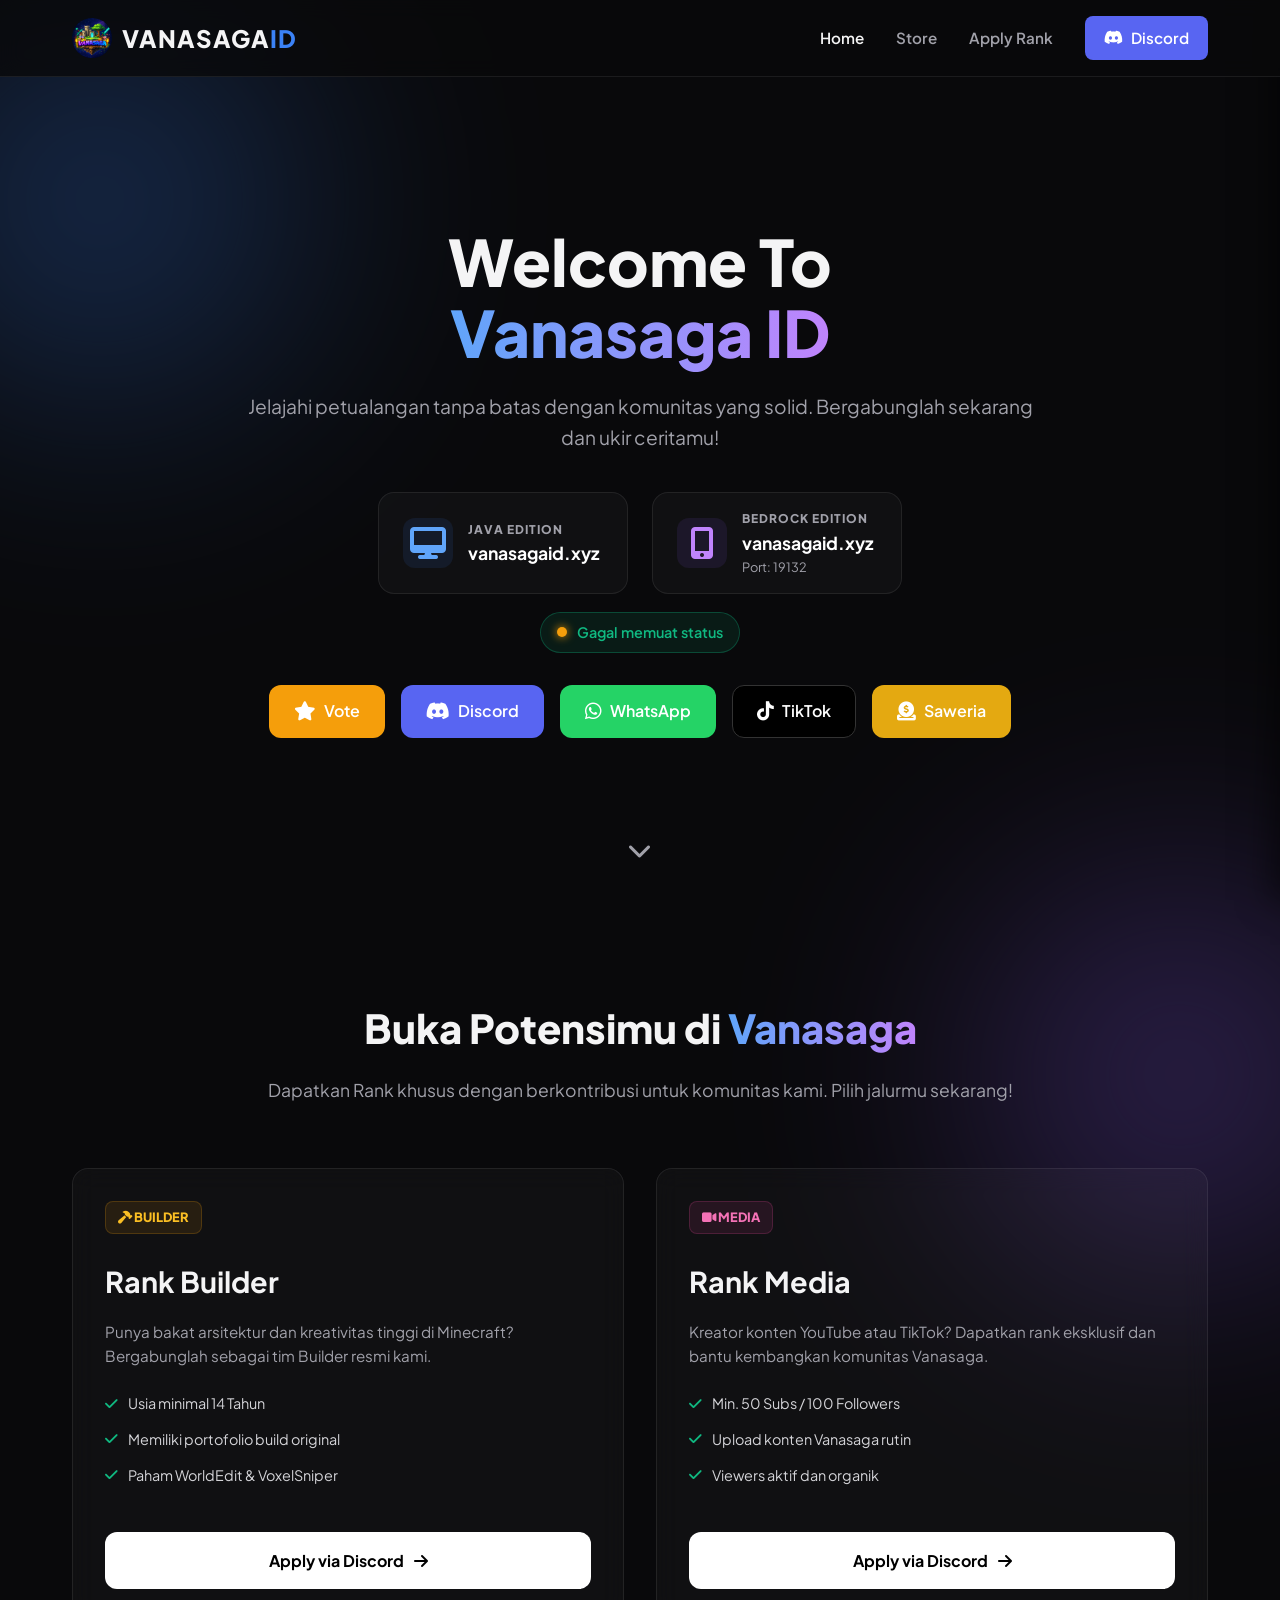
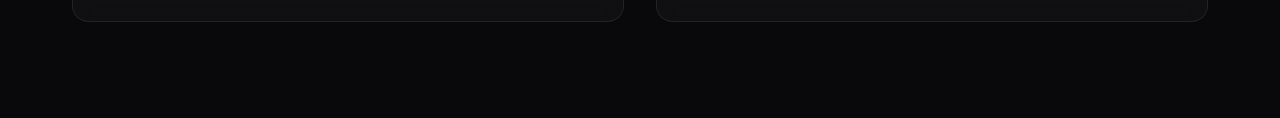
==== commit c7c7901b: "Update WhatsApp link in social buttons" ====
--- a/index.html
+++ b/index.html
@@ -87,7 +87,7 @@
                 <div class="social-buttons slide-up delay-4">
                     <a href="https://minecraft-mp.com/server-s354726" target="_blank" class="btn btn-vote"><i class="fas fa-star"></i> Vote</a>
                     <a href="https://discord.gg/Yfk9rSXGnd" target="_blank" class="btn btn-discord"><i class="fab fa-discord"></i> Discord</a>
-                    <a href="https://chat.whatsapp.com/DTdERxBD7KFLJWAjvpsw8h" target="_blank" class="btn btn-wa"><i class="fab fa-whatsapp"></i> WhatsApp</a>
+                    <a href="https://chat.whatsapp.com/J78EYmheoZGEayhel0Jd5o" target="_blank" class="btn btn-wa"><i class="fab fa-whatsapp"></i> WhatsApp</a>
                     <a href="https://www.tiktok.com/@vanasagaofficial" target="_blank" class="btn btn-tiktok"><i class="fab fa-tiktok"></i> TikTok</a>
                     <a href="https://saweria.co/vanasagaofficial" target="_blank" class="btn btn-saweria"><i class="fas fa-donate"></i> Saweria</a>
                 </div>
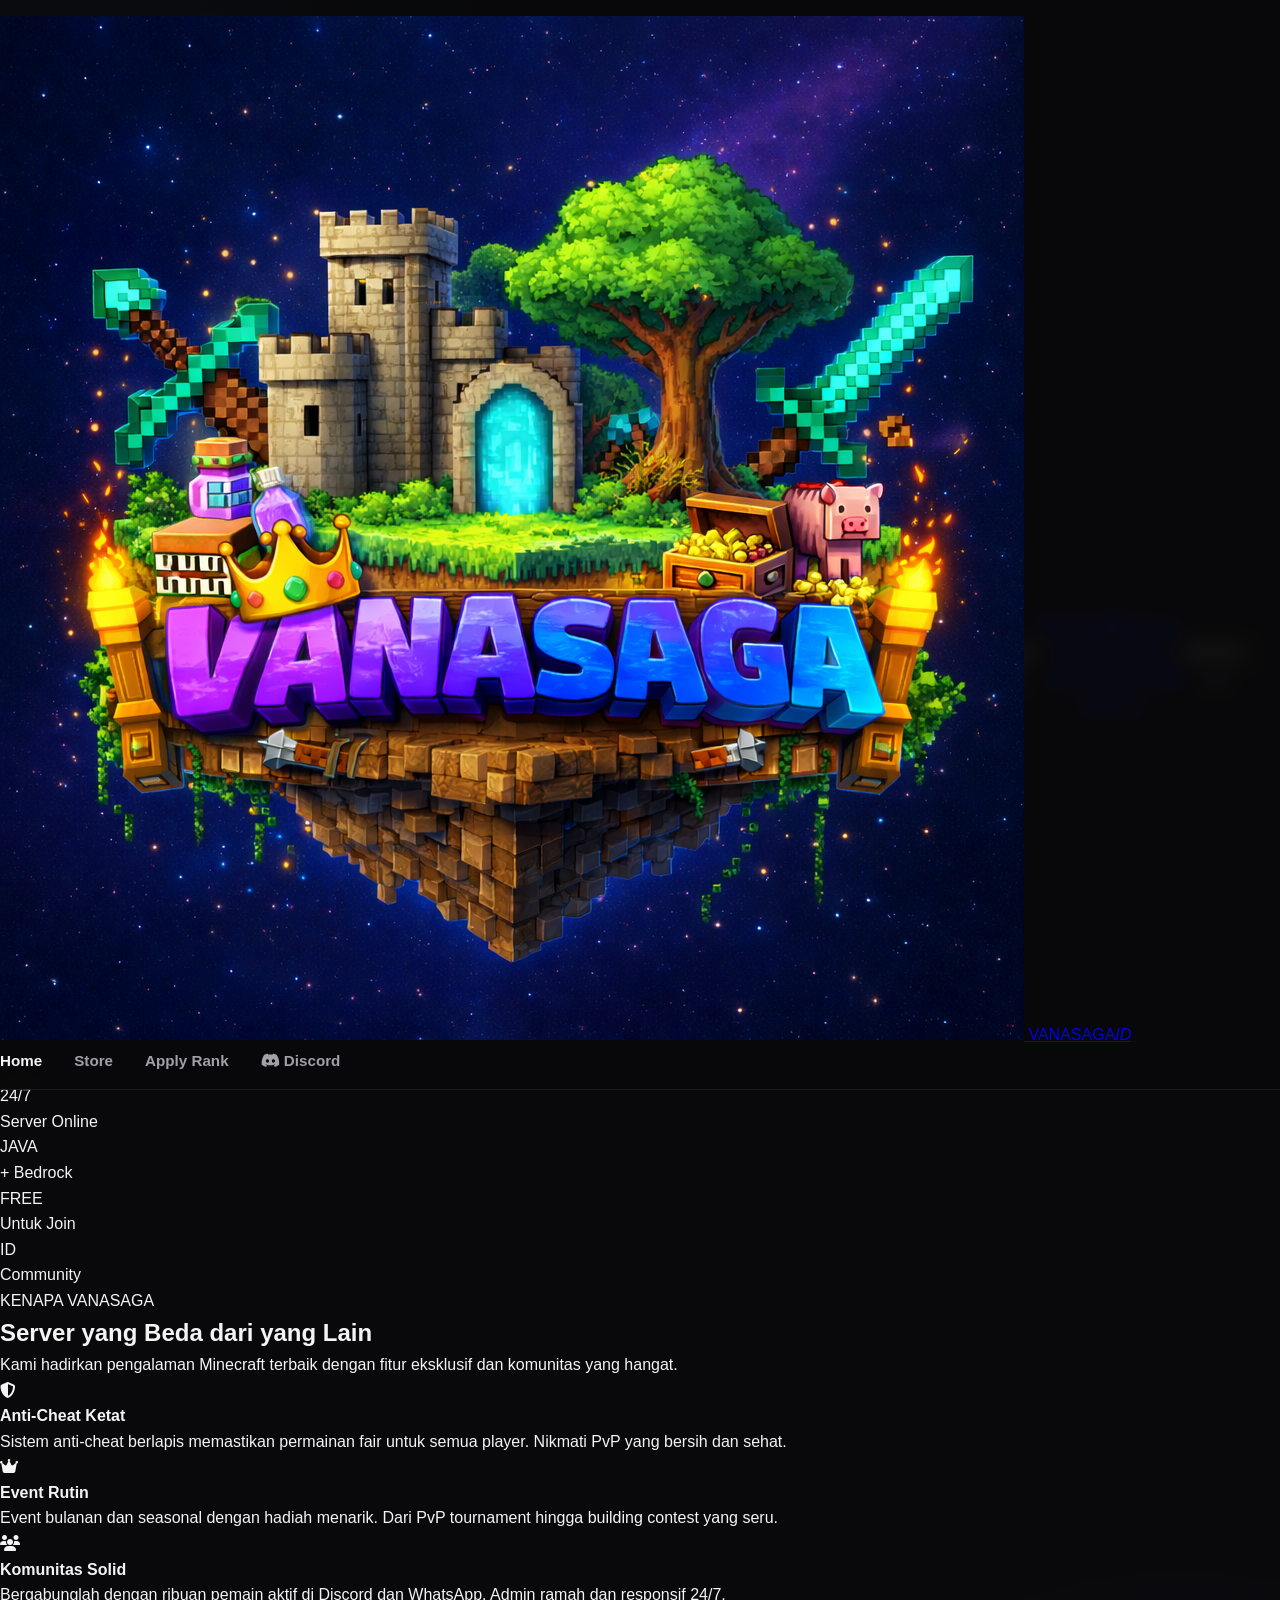
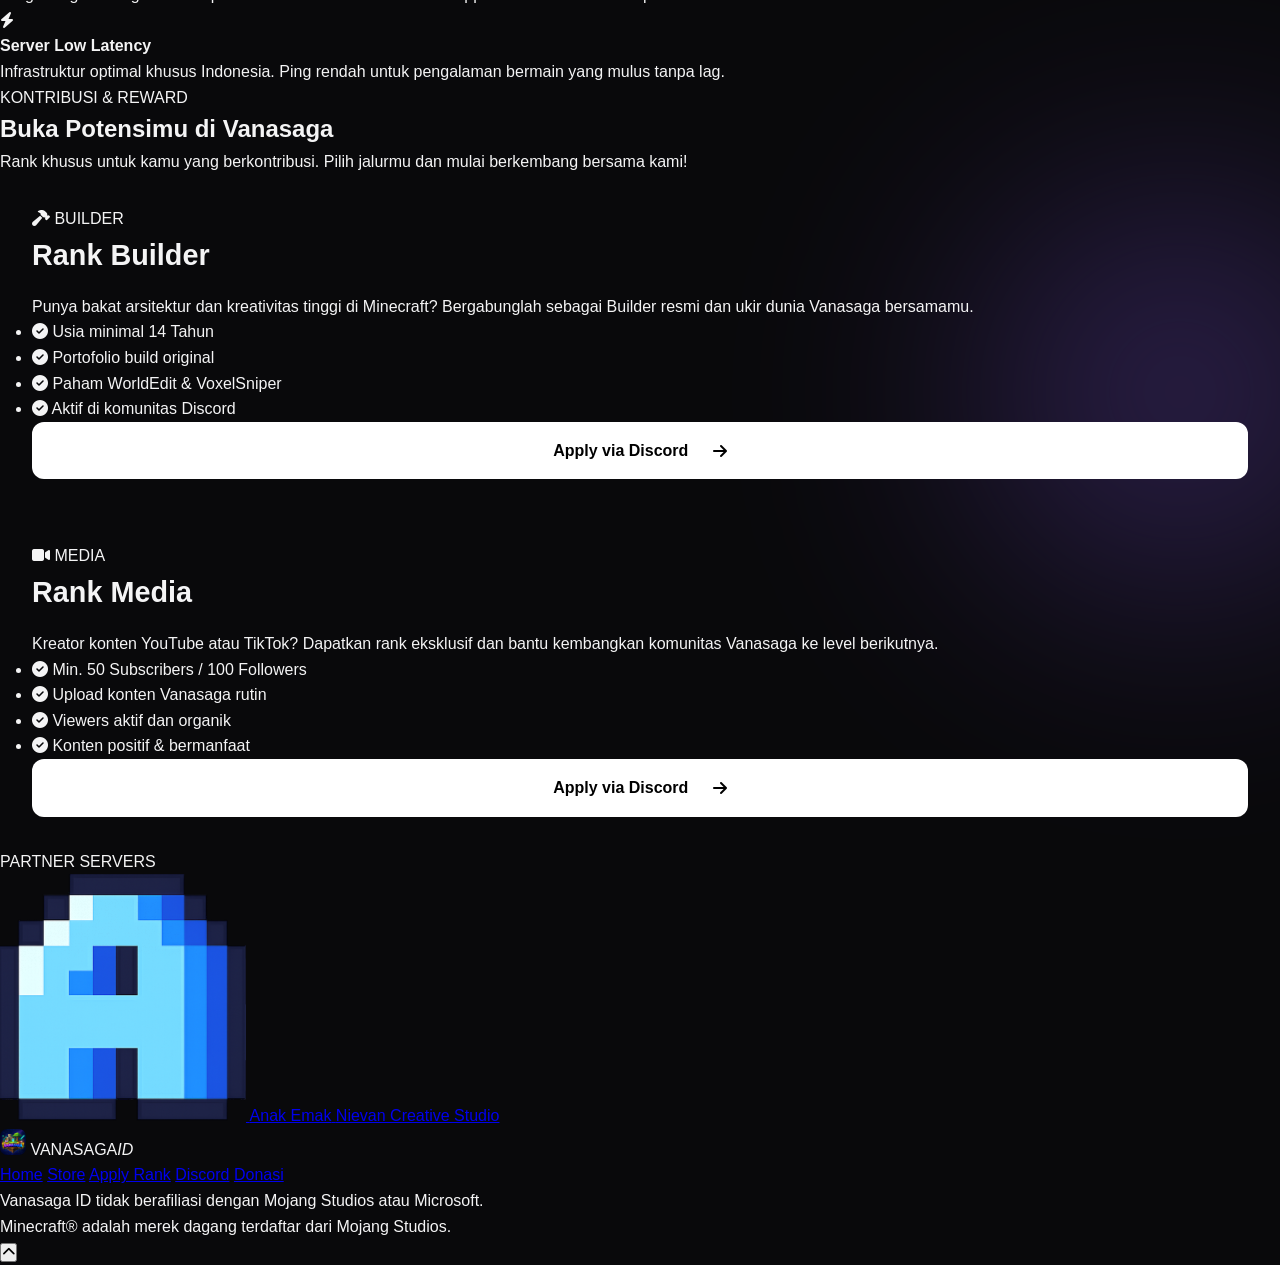
==== commit 0d32f32d: "Update index.html with new meta tags and structure" ====
--- a/index.html
+++ b/index.html
@@ -1,139 +1,275 @@
 <!DOCTYPE html>
 <html lang="id">
 <head>
-    <meta charset="UTF-8">
-    <meta name="viewport" content="width=device-width, initial-scale=1.0">
-    <title>Home | Vanasaga ID</title>
-
-    <link rel="icon" type="image/png" href="assets/Vana.png">
-    <link rel="apple-touch-icon" href="assets/Vananobg.png">    
-
-    <link rel="preconnect" href="https://fonts.googleapis.com">
-    <link rel="preconnect" href="https://fonts.gstatic.com" crossorigin>
-    <link href="https://fonts.googleapis.com/css2?family=Plus+Jakarta+Sans:wght@400;500;600;700;800&display=swap" rel="stylesheet">
-    
-    <link rel="stylesheet" href="https://cdnjs.cloudflare.com/ajax/libs/font-awesome/6.4.0/css/all.min.css">
-    
-    <link rel="stylesheet" href="home.css">
+<meta charset="UTF-8"/>
+<meta name="viewport" content="width=device-width,initial-scale=1.0"/>
+<title>Vanasaga ID — Minecraft Server Indonesia</title>
+<meta name="description" content="Server Minecraft Indonesia terbaik. Java & Bedrock Edition. Komunitas solid, event seru, dan gameplay epik bersama Vanasaga ID."/>
+<link rel="icon" type="image/png" href="assets/Vana.png"/>
+<link rel="apple-touch-icon" href="assets/Vananobg.png"/>
+<link rel="preconnect" href="https://fonts.googleapis.com"/>
+<link rel="preconnect" href="https://fonts.gstatic.com" crossorigin/>
+<link href="https://fonts.googleapis.com/css2?family=Press+Start+2P&family=Outfit:wght@300;400;500;600;700;800;900&display=swap" rel="stylesheet"/>
+<link rel="stylesheet" href="https://cdnjs.cloudflare.com/ajax/libs/font-awesome/6.5.0/css/all.min.css"/>
+<link rel="stylesheet" href="home.css"/>
 </head>
-
-<body class="fade-in">
-    <div class="bg-glow glow-1"></div>
-    <div class="bg-glow glow-2"></div>
-
-    <nav class="navbar">
-        <div class="nav-container">
-            <div class="logo">
-                <img src="assets/Vana.png" alt="Logo Vanasaga" class="nav-logo-img round-logo">
-                <span>VANASAGA<span class="highlight">ID</span></span>
-            </div>
-            
-            <ul class="nav-links">
-                <li><a href="index.html" class="active">Home</a></li>
-                <li><a href="store.html">Store</a></li>
-                <li><a href="#ranks">Apply Rank</a></li>
-                <li><a href="https://discord.gg/Yfk9rSXGnd" target="_blank" class="nav-btn-discord"><i class="fab fa-discord"></i> Discord</a></li>
-            </ul>
-
-            <div class="menu-toggle" id="mobile-menu">
-                <i class="fas fa-bars"></i>
+<body>
+
+<!-- Scroll Progress -->
+<div id="scroll-progress"></div>
+
+<!-- Ambient Glows -->
+<div class="bg-glow glow-1"></div>
+<div class="bg-glow glow-2"></div>
+<div class="bg-glow glow-3"></div>
+
+<!-- Particle Canvas -->
+<canvas id="bg-canvas"></canvas>
+
+<!-- ══ NAVBAR ══ -->
+<nav class="navbar" aria-label="Main Navigation">
+  <div class="nav-inner">
+    <a href="index.html" class="logo-link">
+      <img src="assets/Vana.png" alt="Vanasaga Logo" class="logo-img"/>
+      <span class="logo-name">VANASAGA<em>ID</em></span>
+    </a>
+    <ul class="nav-links">
+      <li><a href="index.html" class="active">Home</a></li>
+      <li><a href="store.html">Store</a></li>
+      <li><a href="#ranks">Apply Rank</a></li>
+      <li><a href="https://discord.gg/Yfk9rSXGnd" target="_blank" rel="noopener" class="nav-discord"><i class="fab fa-discord"></i> Discord</a></li>
+    </ul>
+    <div class="hamburger" role="button" tabindex="0" aria-label="Buka menu">
+      <span></span><span></span><span></span>
+    </div>
+  </div>
+</nav>
+
+<!-- Mobile Drawer -->
+<div class="drawer-back"></div>
+<nav class="drawer" aria-label="Mobile Navigation">
+  <div class="drawer-nav">
+    <a href="index.html" class="active">BERANDA</a>
+    <a href="store.html">STORE</a>
+    <a href="#ranks">APPLY RANK</a>
+    <a href="https://discord.gg/Yfk9rSXGnd" target="_blank" rel="noopener" class="d-discord"><i class="fab fa-discord"></i> DISCORD</a>
+  </div>
+</nav>
+
+<main>
+
+  <!-- ══ HERO ══ -->
+  <section class="hero" id="home">
+    <div class="hero-eyebrow slide-up">
+      <span class="live-dot"></span>
+      SERVER AKTIF · JAVA &amp; BEDROCK
+    </div>
+
+    <h1 class="hero-title slide-up d1">
+      Selamat Datang di
+      <span class="sub">Vanasaga ID</span>
+    </h1>
+
+    <p class="hero-sub slide-up d2">
+      Server Minecraft Indonesia dengan komunitas solid, event seru,
+      dan dunia tanpa batas. Mulai petualanganmu sekarang!
+    </p>
+
+    <!-- IP Cards -->
+    <div class="ip-row slide-up d2">
+      <div class="ip-card java"
+           onclick="copyIP('vanasagaid.xyz')"
+           role="button" tabindex="0"
+           onkeydown="if(event.key==='Enter')copyIP('vanasagaid.xyz')"
+           aria-label="Salin IP Java Edition">
+        <div class="ip-ico ico-java"><i class="fas fa-desktop"></i></div>
+        <div>
+          <div class="ip-label">JAVA EDITION</div>
+          <div class="ip-addr">vanasagaid.xyz</div>
+        </div>
+        <div class="copy-bar"><i class="far fa-copy"></i>&nbsp; KLIK UNTUK COPY</div>
+      </div>
+
+      <div class="ip-card bedrock"
+           onclick="copyIP('vanasagaid.xyz')"
+           role="button" tabindex="0"
+           onkeydown="if(event.key==='Enter')copyIP('vanasagaid.xyz')"
+           aria-label="Salin IP Bedrock Edition">
+        <div class="ip-ico ico-rock"><i class="fas fa-mobile-alt"></i></div>
+        <div>
+          <div class="ip-label">BEDROCK EDITION</div>
+          <div class="ip-addr">vanasagaid.xyz</div>
+          <div class="ip-port">Port: 19132</div>
+        </div>
+        <div class="copy-bar"><i class="far fa-copy"></i>&nbsp; KLIK UNTUK COPY</div>
+      </div>
+    </div>
+
+    <!-- Server Status -->
+    <div class="status-pill slide-up d3">
+      <span class="s-dot" id="sv-dot"></span>
+      <span id="sv-text">Mengecek server…</span>
+    </div>
+
+    <!-- Social Buttons -->
+    <div class="hero-btns slide-up d4">
+      <a href="https://minecraft-mp.com/server-s354726" target="_blank" rel="noopener" class="hbtn hbtn-vote"><i class="fas fa-star"></i> Vote</a>
+      <a href="https://discord.gg/Yfk9rSXGnd"           target="_blank" rel="noopener" class="hbtn hbtn-dc">  <i class="fab fa-discord"></i> Discord</a>
+      <a href="https://chat.whatsapp.com/DTdERxBD7KFLJWAjvpsw8h" target="_blank" rel="noopener" class="hbtn hbtn-wa"><i class="fab fa-whatsapp"></i> WhatsApp</a>
+      <a href="https://www.tiktok.com/@vanasagaofficial" target="_blank" rel="noopener" class="hbtn hbtn-tt"><i class="fab fa-tiktok"></i> TikTok</a>
+      <a href="https://www.instagram.com/vanasagaofficial?" target="_blank" rel="noopener" class="hbtn hbtn-ig"><i class="fab fa-instagram"></i> TikTok</a>
+      <a href="https://saweria.co/vanasagaofficial"      target="_blank" rel="noopener" class="hbtn hbtn-saw"><i class="fas fa-heart"></i> Saweria</a>
+    </div>
+
+    <div class="scroll-cue" aria-hidden="true">
+      <span>SCROLL</span>
+      <a href="#features" style="color:inherit"><i class="fas fa-chevron-down"></i></a>
+    </div>
+  </section>
+
+  <!-- ══ STATS STRIP ══ -->
+  <div class="stats-strip" id="features">
+    <div class="stats-inner">
+      <div class="stat-item reveal reveal-d1">
+        <div class="stat-num">24/7</div>
+        <div class="stat-lbl">Server Online</div>
+      </div>
+      <div class="stat-item reveal reveal-d2">
+        <div class="stat-num">JAVA</div>
+        <div class="stat-lbl">+ Bedrock</div>
+      </div>
+      <div class="stat-item reveal reveal-d3">
+        <div class="stat-num">FREE</div>
+        <div class="stat-lbl">Untuk Join</div>
+      </div>
+      <div class="stat-item reveal reveal-d4">
+        <div class="stat-num">ID</div>
+        <div class="stat-lbl">Community</div>
+      </div>
+    </div>
+  </div>
+
+  <!-- ══ FEATURES ══ -->
+  <section class="features-sec">
+    <div class="sec-head">
+      <div class="sec-tag">KENAPA VANASAGA</div>
+      <h2 class="sec-h2">Server yang <span class="g-text">Beda</span> dari yang Lain</h2>
+      <p class="sec-p">Kami hadirkan pengalaman Minecraft terbaik dengan fitur eksklusif dan komunitas yang hangat.</p>
+    </div>
+
+    <div class="feat-grid">
+      <div class="feat-card reveal reveal-d1" style="--fc-line:linear-gradient(90deg,var(--p),var(--p2))">
+        <div class="feat-ico" style="background:var(--p-dim);color:var(--p)"><i class="fas fa-shield-alt"></i></div>
+        <h4>Anti-Cheat Ketat</h4>
+        <p>Sistem anti-cheat berlapis memastikan permainan fair untuk semua player. Nikmati PvP yang bersih dan sehat.</p>
+      </div>
+      <div class="feat-card reveal reveal-d2" style="--fc-line:linear-gradient(90deg,var(--gold),#e8a800)">
+        <div class="feat-ico" style="background:var(--gold-d);color:var(--gold)"><i class="fas fa-crown"></i></div>
+        <h4>Event Rutin</h4>
+        <p>Event bulanan dan seasonal dengan hadiah menarik. Dari PvP tournament hingga building contest yang seru.</p>
+      </div>
+      <div class="feat-card reveal reveal-d3" style="--fc-line:linear-gradient(90deg,var(--green),#22c55e)">
+        <div class="feat-ico" style="background:var(--green-d);color:var(--green)"><i class="fas fa-users"></i></div>
+        <h4>Komunitas Solid</h4>
+        <p>Bergabunglah dengan ribuan pemain aktif di Discord dan WhatsApp. Admin ramah dan responsif 24/7.</p>
+      </div>
+      <div class="feat-card reveal reveal-d4" style="--fc-line:linear-gradient(90deg,var(--cyan),#22d3ee)">
+        <div class="feat-ico" style="background:var(--cyan-d);color:var(--cyan)"><i class="fas fa-bolt"></i></div>
+        <h4>Server Low Latency</h4>
+        <p>Infrastruktur optimal khusus Indonesia. Ping rendah untuk pengalaman bermain yang mulus tanpa lag.</p>
+      </div>
+    </div>
+  </section>
+
+  <!-- ══ RANKS ══ -->
+  <section id="ranks" class="ranks-sec">
+    <div class="sec-head">
+      <div class="sec-tag">KONTRIBUSI &amp; REWARD</div>
+      <h2 class="sec-h2">Buka Potensimu di <span class="g-text">Vanasaga</span></h2>
+      <p class="sec-p">Rank khusus untuk kamu yang berkontribusi. Pilih jalurmu dan mulai berkembang bersama kami!</p>
+    </div>
+
+    <div class="rank-grid">
+      <div class="rank-card rc-build reveal reveal-d1">
+        <div class="rc-badge badge-build"><i class="fas fa-hammer"></i>&nbsp;BUILDER</div>
+        <h3>Rank Builder</h3>
+        <p class="rc-desc">Punya bakat arsitektur dan kreativitas tinggi di Minecraft? Bergabunglah sebagai Builder resmi dan ukir dunia Vanasaga bersamamu.</p>
+        <ul class="req-list">
+          <li><i class="fas fa-check-circle"></i> Usia minimal 14 Tahun</li>
+          <li><i class="fas fa-check-circle"></i> Portofolio build original</li>
+          <li><i class="fas fa-check-circle"></i> Paham WorldEdit &amp; VoxelSniper</li>
+          <li><i class="fas fa-check-circle"></i> Aktif di komunitas Discord</li>
+        </ul>
+        <a href="https://discord.gg/Yfk9rSXGnd" target="_blank" rel="noopener" class="btn-apply">
+          <span>Apply via Discord</span>&nbsp;<i class="fas fa-arrow-right"></i>
+        </a>
+      </div>
+
+      <div class="rank-card rc-media reveal reveal-d2">
+        <div class="rc-badge badge-media"><i class="fas fa-video"></i>&nbsp;MEDIA</div>
+        <h3>Rank Media</h3>
+        <p class="rc-desc">Kreator konten YouTube atau TikTok? Dapatkan rank eksklusif dan bantu kembangkan komunitas Vanasaga ke level berikutnya.</p>
+        <ul class="req-list">
+          <li><i class="fas fa-check-circle"></i> Min. 50 Subscribers / 100 Followers</li>
+          <li><i class="fas fa-check-circle"></i> Upload konten Vanasaga rutin</li>
+          <li><i class="fas fa-check-circle"></i> Viewers aktif dan organik</li>
+          <li><i class="fas fa-check-circle"></i> Konten positif &amp; bermanfaat</li>
+        </ul>
+        <a href="https://discord.gg/Yfk9rSXGnd" target="_blank" rel="noopener" class="btn-apply">
+          <span>Apply via Discord</span>&nbsp;<i class="fas fa-arrow-right"></i>
+        </a>
+      </div>
+    </div>
+  </section>
+
+</main>
+
+<!-- ══ PARTNER SERVERS ══ -->
+<section class="partners-section">
+    <section class="partners-section">
+        <div class="partners-inner">
+            <div class="partners-title">PARTNER SERVERS</div>
+            <div class="partners-row">
+                <a href="https://www.anakemakstore.my.id/" target="_blank" rel="noopener" class="partner-chip reveal">
+                    <img src="assets/anakemak.png" alt="Anak Emak" onerror="this.style.display='none'"/>
+                    <span>Anak Emak</span>
+                </a>
+                <a href="https://www.instagram.com/nievan.works?" target="_blank" rel="noopener" class="partner-chip reveal reveal-d1">
+                    <img src="assets/partner1.png" alt="Nievan Creative Studio" onerror="this.style.display='none'"/>
+                    <span>Nievan Creative Studio</span>
+                </a>
             </div>
         </div>
+    </section>
+</section>
+
+<!-- ══ FOOTER ══ -->
+<footer>
+  <div class="foot-inner">
+    <div class="foot-logo">
+      <img src="assets/Vana.png" alt="" style="width:26px;height:26px;border-radius:7px;border:1px solid var(--p-glow)"/>
+      VANASAGA<em>ID</em>
+    </div>
+    <nav class="foot-links" aria-label="Footer Links">
+      <a href="index.html">Home</a>
+      <a href="store.html">Store</a>
+      <a href="#ranks">Apply Rank</a>
+      <a href="https://discord.gg/Yfk9rSXGnd" target="_blank" rel="noopener">Discord</a>
+      <a href="https://saweria.co/vanasagaofficial" target="_blank" rel="noopener">Donasi</a>
     </nav>
-
-    <div class="mobile-nav-overlay" id="mobile-nav">
-        <div class="mobile-nav-links">
-            <a href="index.html" class="active">BERANDA</a>
-            <a href="store.html">STORE</a>
-            <a href="#ranks">APPLY RANK</a>
-            <a href="https://discord.gg/Yfk9rSXGnd" target="_blank" class="discord-mobile">DISCORD</a>
-        </div>
-    </div>
-
-    <main>
-        <section class="hero">
-            <div class="hero-content">
-                <h1 class="slide-up">Welcome To <br><span class="gradient-text">Vanasaga ID</span></h1>
-                <p class="subtitle slide-up delay-1">
-                    Jelajahi petualangan tanpa batas dengan komunitas yang solid. Bergabunglah sekarang dan ukir ceritamu!
-                </p>
-
-                <div class="ip-container slide-up delay-2">
-                    <div class="ip-card floating glass-effect" onclick="copyIP('vanasagaid.xyz')">
-                        <div class="ip-icon java-icon"><i class="fas fa-desktop"></i></div>
-                        <div class="ip-info">
-                            <span class="platform-title">JAVA EDITION</span>
-                            <span class="address">vanasagaid.xyz</span>
-                        </div>
-                        <div class="copy-hint"><i class="far fa-copy"></i> Klik untuk Copy</div>
-                    </div>
-
-                    <div class="ip-card floating delay-float glass-effect" onclick="copyIP('vanasagaid.xyz', 19132)">
-                        <div class="ip-icon bedrock-icon"><i class="fas fa-mobile-alt"></i></div>
-                        <div class="ip-info">
-                            <span class="platform-title">BEDROCK EDITION</span>
-                            <span class="address">vanasagaid.xyz</span>
-                            <span class="port">Port: 19132</span>
-                        </div>
-                        <div class="copy-hint"><i class="far fa-copy"></i> Klik untuk Copy</div>
-                    </div>
-                </div>
-
-                <div class="status-badge slide-up delay-3">
-                    <span class="pulse-dot" id="server-dot"></span>
-                    <span id="server-status-text">Mencari Server...</span>
-                </div>
-
-                <div class="social-buttons slide-up delay-4">
-                    <a href="https://minecraft-mp.com/server-s354726" target="_blank" class="btn btn-vote"><i class="fas fa-star"></i> Vote</a>
-                    <a href="https://discord.gg/Yfk9rSXGnd" target="_blank" class="btn btn-discord"><i class="fab fa-discord"></i> Discord</a>
-                    <a href="https://chat.whatsapp.com/J78EYmheoZGEayhel0Jd5o" target="_blank" class="btn btn-wa"><i class="fab fa-whatsapp"></i> WhatsApp</a>
-                    <a href="https://www.tiktok.com/@vanasagaofficial" target="_blank" class="btn btn-tiktok"><i class="fab fa-tiktok"></i> TikTok</a>
-                    <a href="https://saweria.co/vanasagaofficial" target="_blank" class="btn btn-saweria"><i class="fas fa-donate"></i> Saweria</a>
-                </div>
-            </div>
-            
-            <div class="scroll-indicator bounce">
-                <a href="#ranks"><i class="fas fa-chevron-down"></i></a>
-            </div>
-        </section>
-
-        <section id="ranks" class="ranks-section">
-            <div class="section-header">
-                <h2>Buka Potensimu di <span class="gradient-text">Vanasaga</span></h2>
-                <p>Dapatkan Rank khusus dengan berkontribusi untuk komunitas kami. Pilih jalurmu sekarang!</p>
-            </div>
-
-            <div class="rank-cards-container">
-                <div class="rank-card glass-effect">
-                    <div class="rank-badge builder-badge"><i class="fas fa-hammer"></i> BUILDER</div>
-                    <h3>Rank Builder</h3>
-                    <p class="rank-desc">Punya bakat arsitektur dan kreativitas tinggi di Minecraft? Bergabunglah sebagai tim Builder resmi kami.</p>
-                    <ul class="rank-reqs">
-                        <li><i class="fas fa-check"></i> Usia minimal 14 Tahun</li>
-                        <li><i class="fas fa-check"></i> Memiliki portofolio build original</li>
-                        <li><i class="fas fa-check"></i> Paham WorldEdit & VoxelSniper</li>
-                    </ul>
-                    <a href="https://discord.gg/Yfk9rSXGnd" class="btn-apply" target="_blank">Apply via Discord <i class="fas fa-arrow-right"></i></a>
-                </div>
-
-                <div class="rank-card glass-effect">
-                    <div class="rank-badge media-badge"><i class="fas fa-video"></i> MEDIA</div>
-                    <h3>Rank Media</h3>
-                    <p class="rank-desc">Kreator konten YouTube atau TikTok? Dapatkan rank eksklusif dan bantu kembangkan komunitas Vanasaga.</p>
-                    <ul class="rank-reqs">
-                        <li><i class="fas fa-check"></i> Min. 50 Subs / 100 Followers</li>
-                        <li><i class="fas fa-check"></i> Upload konten Vanasaga rutin</li>
-                        <li><i class="fas fa-check"></i> Viewers aktif dan organik</li>
-                    </ul>
-                    <a href="https://discord.gg/Yfk9rSXGnd" class="btn-apply" target="_blank">Apply via Discord <i class="fas fa-arrow-right"></i></a>
-                </div>
-            </div>
-        </section>
-    </main>
-
-    <div id="toast" class="toast">IP Berhasil disalin!</div>
-
-    <script src="home.js"></script>
+    <p class="foot-copy">
+      Vanasaga ID tidak berafiliasi dengan Mojang Studios atau Microsoft.<br>
+      Minecraft® adalah merek dagang terdaftar dari Mojang Studios.
+    </p>
+  </div>
+</footer>
+
+<!-- Back to Top -->
+<button id="back-top" aria-label="Kembali ke atas"><i class="fas fa-chevron-up"></i></button>
+
+<!-- Toast -->
+<div id="toast" class="toast" role="status" aria-live="polite"></div>
+
+<script src="home.js"></script>
 </body>
 </html>
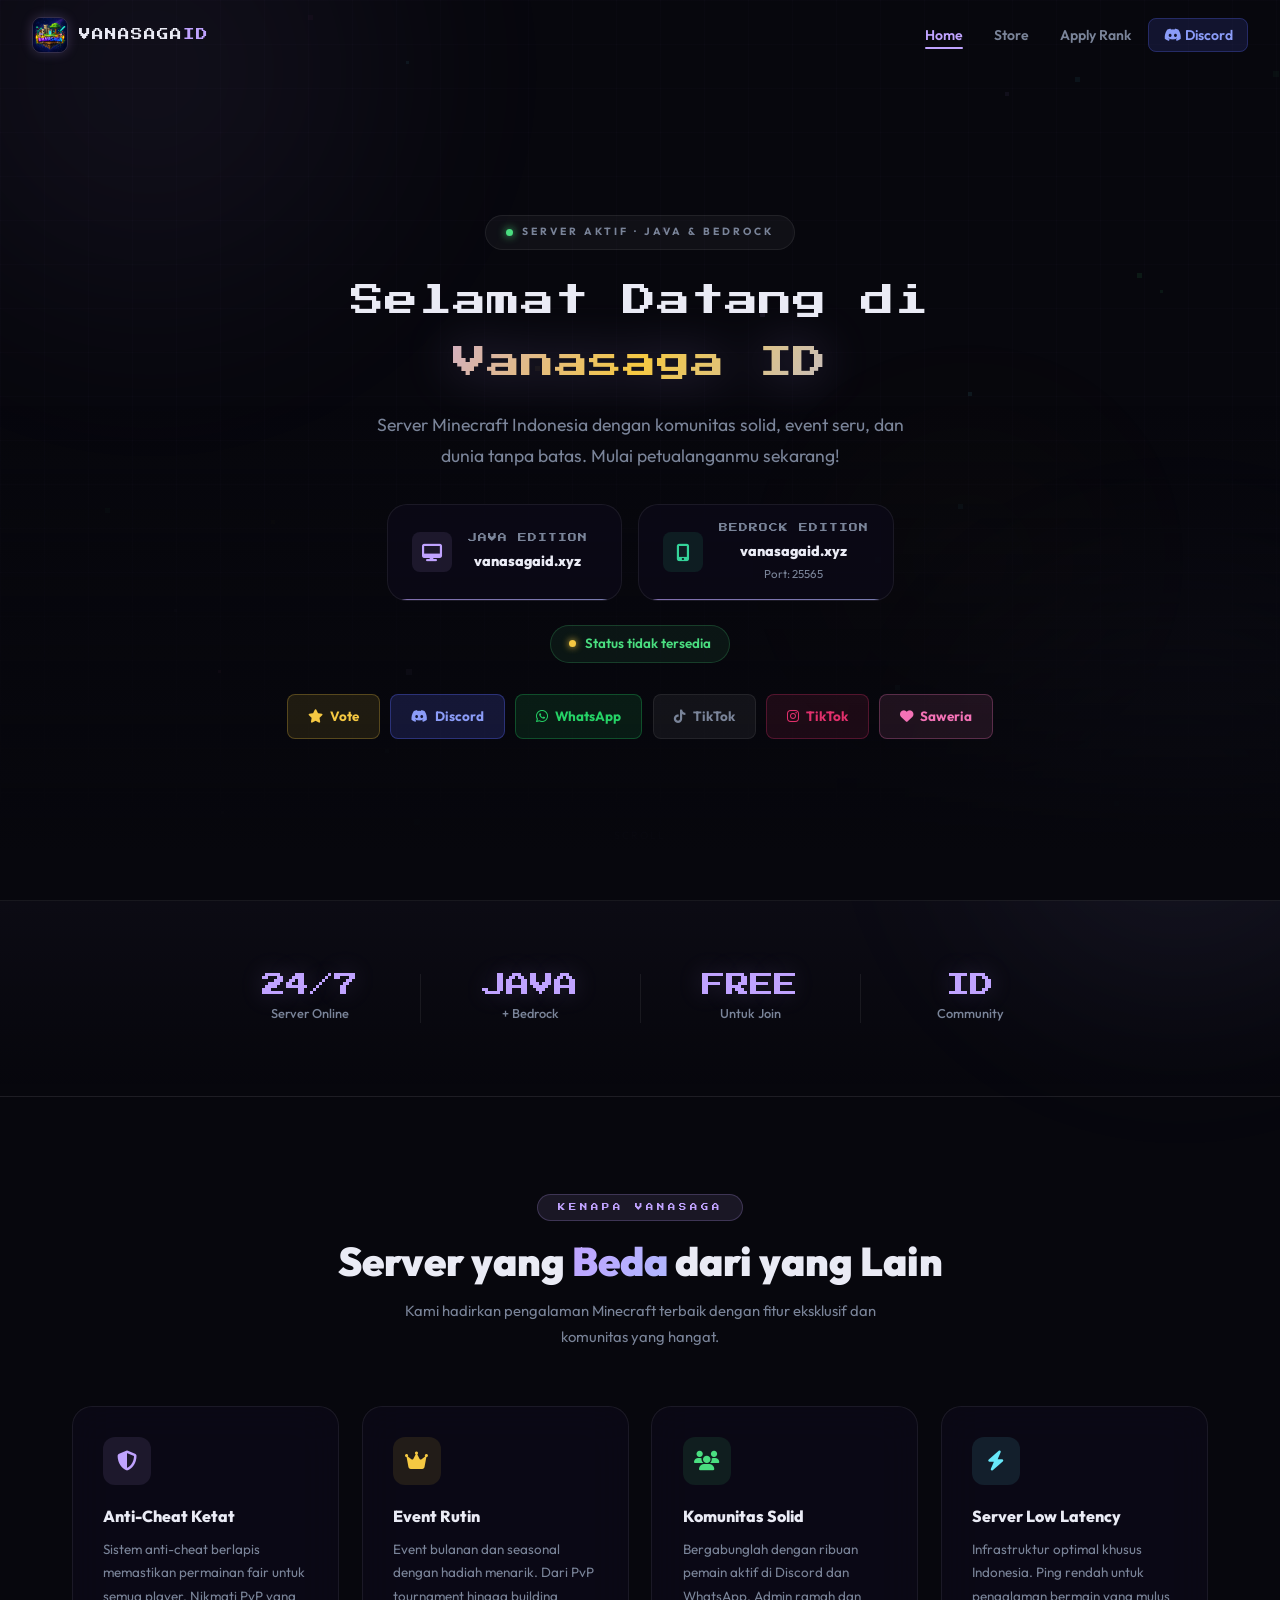
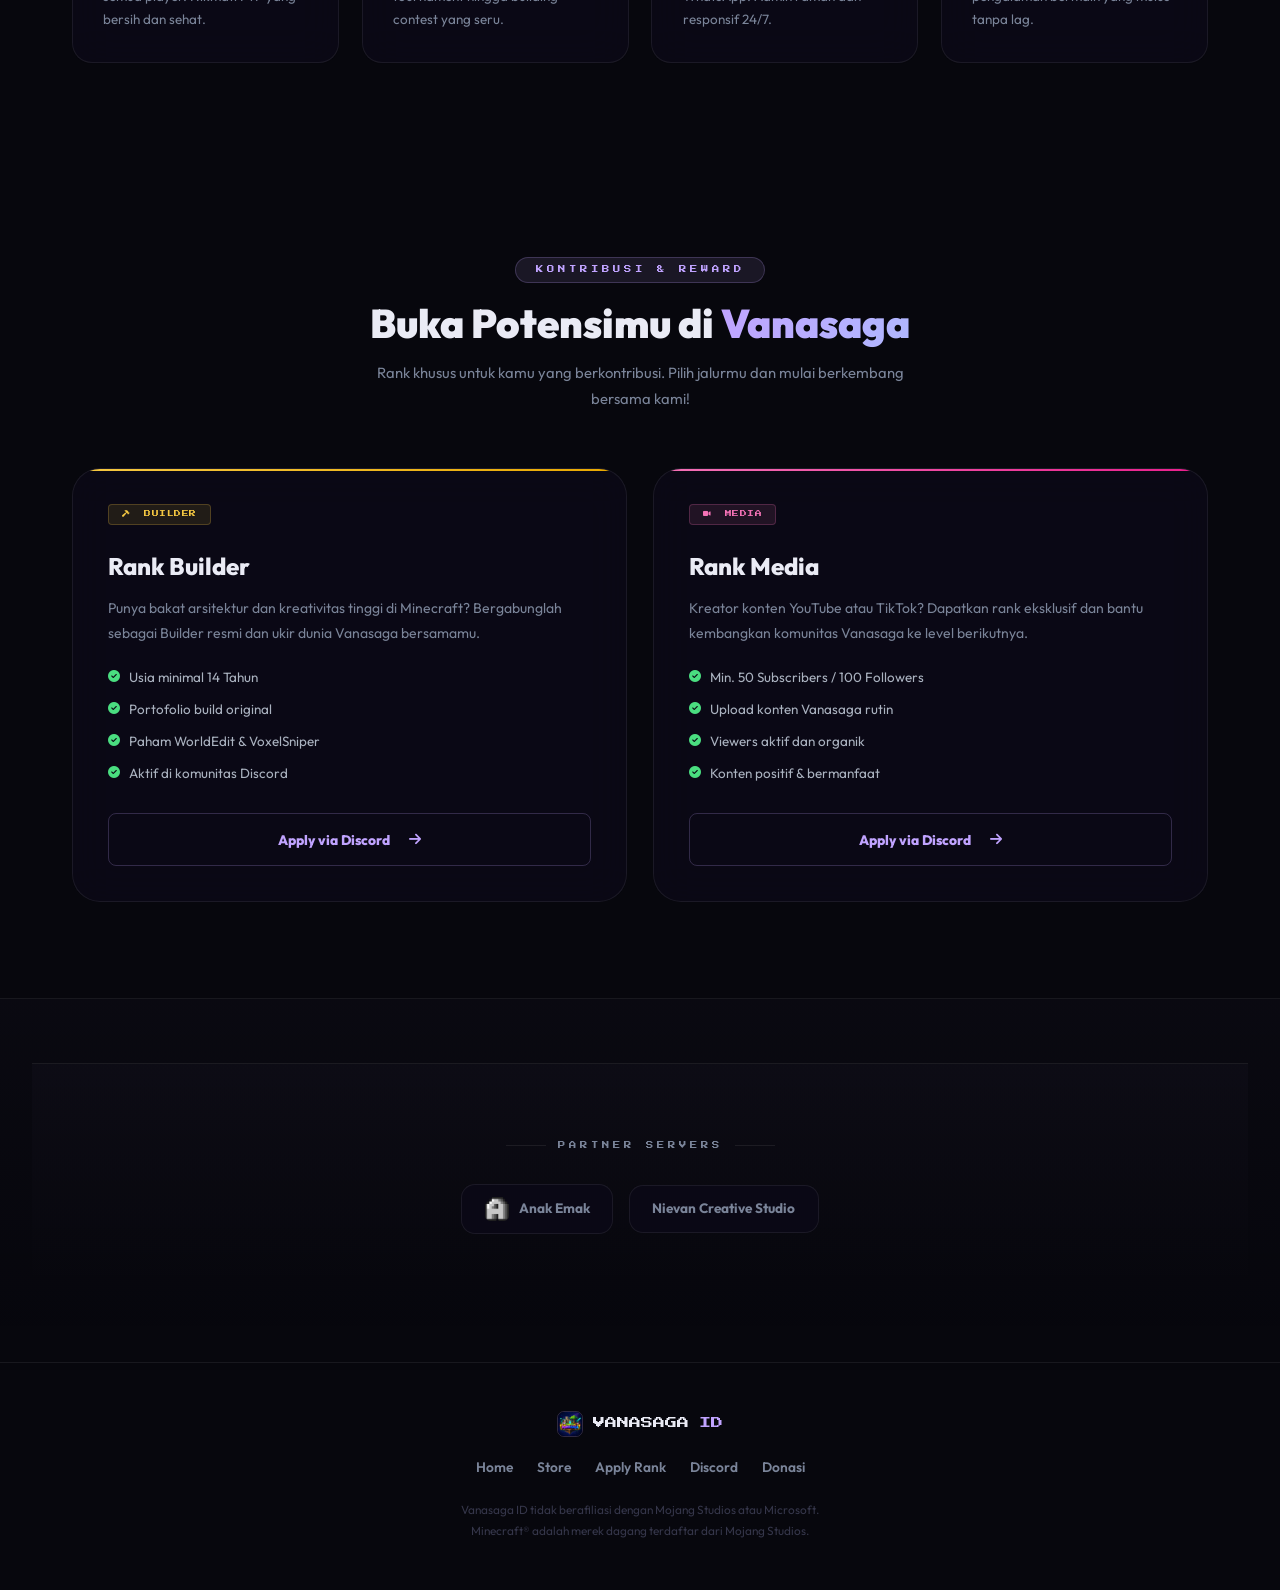
==== commit cf188fdf: "Update port number from 19132 to 25565" ====
--- a/index.html
+++ b/index.html
@@ -99,7 +99,7 @@
         <div>
           <div class="ip-label">BEDROCK EDITION</div>
           <div class="ip-addr">vanasagaid.xyz</div>
-          <div class="ip-port">Port: 19132</div>
+          <div class="ip-port">Port: 25565</div>
         </div>
         <div class="copy-bar"><i class="far fa-copy"></i>&nbsp; KLIK UNTUK COPY</div>
       </div>
--- a/home.css
+++ b/home.css
@@ -1,447 +1,751 @@
-/* --- Variabel Warna & Font --- */
+/* =============================================
+   VANASAGA ID — MASTER DESIGN SYSTEM v3.0
+   Shared: index.html + store.html
+   ============================================= */
+@import url('https://fonts.googleapis.com/css2?family=Press+Start+2P&family=Outfit:wght@300;400;500;600;700;800;900&display=swap');
+
+/* ══════════════════════════════════════════════
+   VARIABLES
+══════════════════════════════════════════════ */
 :root {
-    --bg-dark: #09090b;
-    --text-main: #f4f4f5;
-    --text-muted: #a1a1aa;
-    --primary: #3b82f6;
-    --secondary: #8b5cf6;
-    --success: #10b981;
-    --glass-bg: rgba(255, 255, 255, 0.03);
-    --glass-border: rgba(255, 255, 255, 0.08);
-    --font-main: 'Plus Jakarta Sans', sans-serif;
-}
-
-* {
-    margin: 0;
-    padding: 0;
-    box-sizing: border-box;
-}
-
+  /* Brand */
+  --p:         #c0a3ff;
+  --p2:        #b0b8ff;
+  --p-dim:     rgba(192,163,255,.1);
+  --p-glow:    rgba(192,163,255,.22);
+  --p-bdr:     rgba(192,163,255,.22);
+
+  /* Surfaces */
+  --bg:        #07070d;
+  --bg-card:   rgba(11,9,22,.92);
+  --bg-surf:   rgba(18,15,32,.6);
+  --glass-bg:  rgba(11,9,22,.88);
+
+  /* Accents */
+  --gold:      #f5c842;
+  --gold-d:    rgba(245,200,66,.1);
+  --gold-bdr:  rgba(245,200,66,.26);
+  --green:     #4ade80;
+  --green-d:   rgba(74,222,128,.1);
+  --emerald:   #34d399;
+  --emerald-d: rgba(52,211,153,.1);
+  --rose:      #f472b6;
+  --rose-d:    rgba(244,114,182,.1);
+  --cyan:      #67e8f9;
+  --cyan-d:    rgba(103,232,249,.1);
+  --red:       #f87171;
+  --red-d:     rgba(248,113,113,.1);
+  --secondary: #b0b8ff;
+
+  /* Text */
+  --tx:        #eaebf5;
+  --tx-m:      #7a8499;
+  --tx-d:      #35364a;
+
+  /* Borders */
+  --bd:        rgba(255,255,255,.07);
+  --bd-h:      rgba(192,163,255,.26);
+
+  /* Typography */
+  --px:        'Press Start 2P', monospace;
+  --sf:        'Outfit', sans-serif;
+
+  /* Radius */
+  --r1: 4px; --r2: 8px; --r3: 14px;
+  --r4: 20px; --r5: 28px; --r6: 40px;
+
+  /* Misc */
+  --shadow-card: 0 4px 32px rgba(0,0,0,.5);
+  --shadow-glow: 0 0 24px rgba(192,163,255,.15);
+  --nav-h: 70px;
+  --transition: all .28s cubic-bezier(.22,1,.36,1);
+}
+
+/* ══════════════════════════════════════════════
+   RESET
+══════════════════════════════════════════════ */
+*, *::before, *::after { margin: 0; padding: 0; box-sizing: border-box; }
+html {
+  scroll-behavior: smooth;
+  scrollbar-width: thin;
+  scrollbar-color: rgba(192,163,255,.18) transparent;
+}
 body {
-    font-family: var(--font-main);
-    background-color: var(--bg-dark);
-    color: var(--text-main);
-    line-height: 1.6;
-    overflow-x: hidden;
-    position: relative;
-}
-
-/* Background Glow Effects */
+  font-family: var(--sf);
+  background: var(--bg);
+  color: var(--tx);
+  line-height: 1.6;
+  overflow-x: hidden;
+  -webkit-font-smoothing: antialiased;
+}
+::-webkit-scrollbar { width: 5px; }
+::-webkit-scrollbar-track { background: transparent; }
+::-webkit-scrollbar-thumb { background: rgba(192,163,255,.18); border-radius: 99px; }
+
+img, svg { max-width: 100%; }
+a { color: inherit; text-decoration: none; }
+button { font-family: var(--sf); }
+
+/* ══════════════════════════════════════════════
+   SCROLL PROGRESS
+══════════════════════════════════════════════ */
+#scroll-progress {
+  position: fixed; top: 0; left: 0; height: 2px;
+  z-index: 9999; width: 0%;
+  background: linear-gradient(90deg, var(--p), var(--gold), var(--p2));
+  box-shadow: 0 0 10px var(--p-glow);
+  transition: width .06s linear;
+  pointer-events: none;
+}
+
+/* ══════════════════════════════════════════════
+   BACKGROUND EFFECTS
+══════════════════════════════════════════════ */
+body::before {
+  content: '';
+  position: fixed; inset: 0;
+  background-image:
+    linear-gradient(rgba(192,163,255,.015) 1px, transparent 1px),
+    linear-gradient(90deg, rgba(192,163,255,.015) 1px, transparent 1px);
+  background-size: 44px 44px;
+  pointer-events: none; z-index: 0;
+}
+
 .bg-glow {
-    position: absolute;
-    width: 600px;
-    height: 600px;
-    border-radius: 50%;
-    filter: blur(120px);
-    z-index: -1;
-    opacity: 0.4;
+  position: fixed; border-radius: 50%;
+  pointer-events: none; z-index: 0;
+  filter: blur(100px); opacity: 0;
+  animation: glowFade 2s ease forwards;
+  will-change: opacity;
 }
 .glow-1 {
-    top: -100px;
-    left: -200px;
-    background: radial-gradient(circle, var(--primary) 0%, transparent 70%);
+  width: 700px; height: 700px; top: -280px; left: -200px;
+  background: radial-gradient(circle, var(--p) 0%, transparent 70%);
+  animation: glowFade 2s .1s ease forwards, glowPulse 9s 2.1s ease-in-out infinite;
 }
 .glow-2 {
-    bottom: 20%;
-    right: -200px;
-    background: radial-gradient(circle, var(--secondary) 0%, transparent 70%);
-}
-
-/* --- Glassmorphism Global Class --- */
-.glass-effect {
-    background: var(--glass-bg);
-    backdrop-filter: blur(12px);
-    -webkit-backdrop-filter: blur(12px);
-    border: 1px solid var(--glass-border);
-    border-radius: 16px;
-}
-
-/* --- Typography --- */
+  width: 600px; height: 600px; bottom: -200px; right: -200px;
+  background: radial-gradient(circle, var(--p2) 0%, transparent 70%);
+  animation: glowFade 2s .3s ease forwards, glowPulse 11s 2.3s ease-in-out infinite reverse;
+}
+.glow-3 {
+  width: 400px; height: 400px; top: 40%; left: 60%;
+  background: radial-gradient(circle, rgba(245,200,66,.5) 0%, transparent 70%);
+  animation: glowFade 2s .5s ease forwards, glowPulse 14s 2.5s ease-in-out infinite;
+}
+
+@media (max-width: 768px) {
+  .bg-glow { filter: blur(60px); }
+  .glow-2, .glow-3 { display: none; }
+}
+
+/* ══════════════════════════════════════════════
+   CANVAS PARTICLES
+══════════════════════════════════════════════ */
+#bg-canvas {
+  position: fixed; inset: 0; z-index: 0;
+  pointer-events: none; opacity: .45;
+}
+
+main, section, .page-wrap { position: relative; z-index: 1; }
+
+/* ══════════════════════════════════════════════
+   BACK TO TOP
+══════════════════════════════════════════════ */
+#back-top {
+  position: fixed; bottom: 2rem; right: 2rem; z-index: 500;
+  width: 44px; height: 44px; border-radius: var(--r3);
+  background: var(--bg-card);
+  border: 1px solid var(--p-bdr);
+  color: var(--p);
+  display: flex; align-items: center; justify-content: center;
+  font-size: 1rem; cursor: pointer;
+  opacity: 0; pointer-events: none;
+  transition: opacity .3s, transform .35s cubic-bezier(.34,1.56,.64,1), box-shadow .25s;
+  backdrop-filter: blur(16px);
+  box-shadow: 0 4px 20px rgba(0,0,0,.4);
+}
+#back-top.show  { opacity: 1; pointer-events: auto; }
+#back-top:hover { transform: translateY(-4px); box-shadow: var(--shadow-glow); background: var(--p-dim); }
+
+/* ══════════════════════════════════════════════
+   TOAST
+══════════════════════════════════════════════ */
+.toast {
+  position: fixed; bottom: 2rem; left: 50%; transform: translateX(-50%) translateY(120%);
+  background: var(--bg-card); border: 1px solid var(--p-bdr);
+  color: var(--tx); padding: .75rem 1.5rem; border-radius: var(--r3);
+  font-size: .875rem; font-weight: 700;
+  backdrop-filter: blur(20px);
+  box-shadow: 0 8px 32px rgba(0,0,0,.5), 0 0 20px var(--p-glow);
+  z-index: 9998; transition: transform .35s cubic-bezier(.34,1.56,.64,1), opacity .3s;
+  opacity: 0; white-space: nowrap;
+}
+.toast.show { transform: translateX(-50%) translateY(0); opacity: 1; }
+
+/* ══════════════════════════════════════════════
+   UTILITY
+══════════════════════════════════════════════ */
+.g-text {
+  background: linear-gradient(120deg, var(--p), var(--p2));
+  -webkit-background-clip: text; background-clip: text;
+  -webkit-text-fill-color: transparent;
+}
 .gradient-text {
-    background: linear-gradient(90deg, #60a5fa, #c084fc);
-    -webkit-background-clip: text;
-    -webkit-text-fill-color: transparent;
-}
-
-/* --- Navbar --- */
+  background: linear-gradient(90deg, var(--p) 0%, var(--gold) 100%);
+  -webkit-background-clip: text; background-clip: text;
+  -webkit-text-fill-color: transparent;
+}
+
+/* ══════════════════════════════════════════════
+   NAVBAR  (shared)
+══════════════════════════════════════════════ */
 .navbar {
-    position: fixed;
-    top: 0;
-    width: 100%;
-    padding: 1rem 0;
-    background: rgba(9, 9, 11, 0.8);
-    backdrop-filter: blur(10px);
-    border-bottom: 1px solid var(--glass-border);
-    z-index: 100;
-}
-
-.nav-container {
-    max-width: 1200px;
-    margin: 0 auto;
-    display: flex;
-    justify-content: space-between;
-    align-items: center;
-    padding: 0 2rem;
-}
-
-.logo {
-    font-size: 1.5rem;
-    font-weight: 800;
-    display: flex;
-    align-items: center;
-    gap: 10px;
-    letter-spacing: 1px;
-}
-
-.logo .highlight {
-    color: var(--primary);
-}
-
-.round-logo {
-    width: 40px;      
-    height: 40px;     
-    border-radius: 50%; 
-    object-fit: cover; 
-}
-
-.nav-links {
-    list-style: none;
-    display: flex;
-    gap: 2rem;
-    align-items: center;
-}
-
+  position: fixed; top: 0; left: 0; right: 0; z-index: 200;
+  height: var(--nav-h); padding: 0;
+  background: transparent;
+  backdrop-filter: blur(0px); -webkit-backdrop-filter: blur(0px);
+  border-bottom: 1px solid transparent;
+  transition: background .4s, backdrop-filter .4s, border-color .4s, box-shadow .4s;
+}
+.navbar.scrolled {
+  background: rgba(7,7,13,.95);
+  backdrop-filter: blur(28px); -webkit-backdrop-filter: blur(28px);
+  border-color: var(--bd);
+  box-shadow: 0 4px 40px rgba(0,0,0,.6);
+}
+.nav-inner {
+  max-width: 1300px; margin: 0 auto; height: 100%;
+  padding: 0 2rem;
+  display: flex; justify-content: space-between; align-items: center;
+}
+
+/* Logo */
+.logo-link, .logo-wrap {
+  display: flex; align-items: center; gap: 11px;
+  text-decoration: none; flex-shrink: 0;
+}
+.logo-img, .logo-icon {
+  width: 36px; height: 36px; border-radius: 9px; object-fit: cover;
+  border: 1px solid var(--p-glow);
+  box-shadow: 0 0 12px var(--p-glow);
+  transition: box-shadow .3s, transform .3s;
+}
+.logo-link:hover .logo-img,
+.logo-wrap:hover .logo-icon { box-shadow: 0 0 22px var(--p); transform: scale(1.06) rotate(-3deg); }
+.logo-name, .logo-text { font-family: var(--px); font-size: .72rem; color: var(--tx); letter-spacing: 1px; }
+.logo-name em, .logo-text .accent { color: var(--p); font-style: normal; }
+
+/* Nav links */
+.nav-links { list-style: none; display: flex; align-items: center; gap: .15rem; }
 .nav-links a {
-    color: var(--text-muted);
-    text-decoration: none;
-    font-weight: 600;
-    transition: all 0.3s ease;
-    font-size: 0.95rem;
-}
-
-.nav-links a:hover, .nav-links a.active {
-    color: var(--text-main);
-}
-
-.nav-btn-discord {
-    background: #5865F2;
-    color: white !important;
-    padding: 0.6rem 1.2rem;
-    border-radius: 8px;
-    display: flex;
-    align-items: center;
-    gap: 8px;
-}
-.nav-btn-discord:hover {
-    background: #4752C4;
-    transform: translateY(-2px);
-}
-
-/* Mobile Menu Container */
-.menu-toggle { 
-    display: none; 
-    color: white;
-    font-size: 1.8rem;
-    cursor: pointer; 
-    z-index: 101; 
-    transition: color 0.3s ease;
-}
-.menu-toggle:hover {
-    color: var(--primary);
-}
-
-/* --- Mobile Menu Overlay (Setengah Layar & Efek Kaca) --- */
-.mobile-nav-overlay {
-    position: fixed; 
-    top: 0; 
-    right: 0; /* Nempel di sisi kanan layar */
-    left: auto; /* Hilangkan posisi kiri */
-    width: 65%; /* Cuma nutupin 65% layar, sisanya nampilin web kamu */
-    height: 100vh;
-    
-    /* Efek Transparan / Glassmorphism */
-    background: rgba(9, 9, 11, 0.767); /* Warna gelap tapi transparan */
-    backdrop-filter: blur(16px); /* Efek kaca nge-blur */
-    -webkit-backdrop-filter: blur(16px);
-    border-left: 1px solid rgba(255, 255, 255, 0.1); /* Garis halus di pinggir */
-    box-shadow: -10px 0 30px rgba(0, 0, 0, 0.5); /* Bayangan biar lebih 3D */
-    
-    display: flex; 
-    flex-direction: column; 
-    justify-content: center; 
-    align-items: center;
-    
-    /* Sembunyi di kanan layar */
-    transform: translateX(100%); 
-    transition: transform 0.4s cubic-bezier(0.25, 0.8, 0.25, 1); /* Animasinya lebih mulus */
-    z-index: 99;
-}
-
-.mobile-nav-overlay.active { 
-    transform: translateX(0); 
-}
-
-.mobile-nav-links { 
-    display: flex; 
-    flex-direction: column; 
-    text-align: center; 
-    width: 100%;
-}
-
-.mobile-nav-links a { 
-    font-size: 1.3rem; /* Dikecilin dikit biar muat di setengah layar */
-    margin: 1.2rem 0; 
-    color: white; 
-    text-decoration: none; 
-    font-weight: 700; 
-    transition: all 0.3s ease; 
-}
-
-.mobile-nav-links a:hover { 
-    color: var(--primary); 
-    transform: translateX(-5px); /* Pas disentuh teksnya agak geser kiri dikit */
-}
-
-/* --- Hero Section --- */
+  color: var(--tx-m); text-decoration: none;
+  font-weight: 600; font-size: .875rem;
+  padding: .45rem .9rem; border-radius: var(--r2);
+  transition: color .2s, background .2s;
+  position: relative;
+}
+.nav-links a::after {
+  content: ''; position: absolute; bottom: 2px; left: .9rem; right: .9rem; height: 1.5px;
+  background: var(--p); border-radius: 2px;
+  transform: scaleX(0); transition: transform .25s;
+}
+.nav-links a:hover { color: var(--tx); background: var(--p-dim); }
+.nav-links a.active { color: var(--p); }
+.nav-links a.active::after { transform: scaleX(1); }
+
+/* Discord nav badge */
+.nav-discord {
+  background: rgba(88,101,242,.15) !important;
+  border: 1px solid rgba(88,101,242,.28);
+  color: #8b9cf8 !important; border-radius: var(--r2) !important;
+  transition: var(--transition) !important;
+}
+.nav-discord:hover { background: rgba(88,101,242,.28) !important; }
+.nav-discord::after { display: none !important; }
+
+/* ══════════════════════════════════════════════
+   HAMBURGER  (mobile)
+══════════════════════════════════════════════ */
+.hamburger {
+  display: none; flex-direction: column; justify-content: center;
+  gap: 5px; cursor: pointer; width: 36px; height: 36px;
+  padding: 6px; border-radius: var(--r2);
+  transition: background .2s;
+}
+.hamburger:hover { background: var(--p-dim); }
+.hamburger span {
+  display: block; height: 2px; background: var(--tx);
+  border-radius: 2px; transform-origin: center;
+  transition: transform .3s, opacity .3s, width .3s;
+}
+.hamburger span:nth-child(2) { width: 70%; }
+.hamburger.open span:nth-child(1) { transform: translateY(7px) rotate(45deg); }
+.hamburger.open span:nth-child(2) { opacity: 0; transform: scaleX(0); }
+.hamburger.open span:nth-child(3) { transform: translateY(-7px) rotate(-45deg); }
+
+/* ══════════════════════════════════════════════
+   MOBILE DRAWER
+══════════════════════════════════════════════ */
+.drawer-back, .drawer-backdrop {
+  position: fixed; inset: 0; z-index: 149;
+  background: rgba(0,0,0,.6); backdrop-filter: blur(4px);
+  opacity: 0; pointer-events: none;
+  transition: opacity .35s;
+}
+.drawer-back.on, .drawer-backdrop.on { opacity: 1; pointer-events: auto; }
+
+.drawer, .mobile-drawer {
+  position: fixed; top: 0; right: 0; bottom: 0; z-index: 150;
+  width: min(300px, 80vw);
+  background: rgba(8,7,18,.97);
+  border-left: 1px solid var(--bd);
+  backdrop-filter: blur(32px);
+  transform: translateX(100%);
+  transition: transform .4s cubic-bezier(.22,1,.36,1);
+  padding: calc(var(--nav-h) + 1.5rem) 1.5rem 2rem;
+  display: flex; flex-direction: column;
+  overflow-y: auto;
+}
+.drawer.on, .mobile-drawer.on { transform: translateX(0); }
+
+.drawer-nav, .mobile-drawer-links {
+  display: flex; flex-direction: column; gap: .4rem;
+}
+.drawer-nav a, .mobile-drawer-links a {
+  display: block; padding: 1rem 1.25rem;
+  font-family: var(--px); font-size: .55rem; letter-spacing: 1.5px;
+  color: var(--tx-m); border-radius: var(--r3);
+  transition: var(--transition); border: 1px solid transparent;
+}
+.drawer-nav a:hover, .mobile-drawer-links a:hover {
+  color: var(--p); background: var(--p-dim);
+  border-color: var(--p-bdr);
+}
+.drawer-nav a.active, .mobile-drawer-links a.active { color: var(--p); }
+.d-discord, .m-discord {
+  color: #8b9cf8 !important;
+  background: rgba(88,101,242,.1) !important;
+  border-color: rgba(88,101,242,.2) !important;
+}
+
+/* ══════════════════════════════════════════════
+   SECTION HEADS (shared)
+══════════════════════════════════════════════ */
+.sec-head { text-align: center; margin-bottom: 3.5rem; }
+.sec-tag {
+  font-family: var(--px); font-size: .46rem;
+  letter-spacing: 4px; color: var(--p);
+  text-transform: uppercase; margin-bottom: 1rem;
+  display: inline-block;
+  background: var(--p-dim); border: 1px solid var(--p-bdr);
+  padding: .4rem 1.2rem; border-radius: 99px;
+}
+.sec-h2 {
+  font-size: clamp(1.6rem, 3.5vw, 2.5rem);
+  font-weight: 900; line-height: 1.2; margin-bottom: .8rem;
+}
+.sec-p { font-size: .925rem; color: var(--tx-m); max-width: 540px; margin: 0 auto; line-height: 1.75; }
+
+/* ══════════════════════════════════════════════
+   SCROLL REVEAL
+══════════════════════════════════════════════ */
+.reveal {
+  opacity: 0; transform: translateY(30px);
+  transition: opacity .7s cubic-bezier(.22,1,.36,1), transform .7s cubic-bezier(.22,1,.36,1);
+}
+.reveal.in { opacity: 1; transform: translateY(0); }
+.reveal-d1 { transition-delay: .05s; }
+.reveal-d2 { transition-delay: .15s; }
+.reveal-d3 { transition-delay: .25s; }
+.reveal-d4 { transition-delay: .35s; }
+
+/* ══════════════════════════════════════════════
+   HERO (Home)
+══════════════════════════════════════════════ */
 .hero {
-    min-height: 100vh;
-    display: flex;
-    align-items: center;
-    justify-content: center;
-    text-align: center;
-    padding: 6rem 2rem 2rem 2rem;
-    position: relative;
-}
-
-.hero-content {
-    max-width: 800px;
-    z-index: 10;
-}
-
-.hero h1 {
-    font-size: 4rem;
-    font-weight: 800;
-    line-height: 1.1;
-    margin-bottom: 1.5rem;
-}
-
-.subtitle {
-    font-size: 1.2rem;
-    color: var(--text-muted);
-    margin-bottom: 2.5rem;
-}
-
-/* IP Cards */
-.ip-container {
-    display: flex;
-    justify-content: center;
-    gap: 1.5rem;
-    margin-bottom: 1.5rem;
-    flex-wrap: wrap;
-}
-
+  min-height: 100svh; display: flex; flex-direction: column;
+  align-items: center; justify-content: center;
+  text-align: center; padding: calc(var(--nav-h) + 3rem) 2rem 4rem;
+  position: relative; z-index: 1; overflow: hidden;
+}
+
+/* Animated grid floor effect */
+.hero::after {
+  content: ''; position: absolute; bottom: 0; left: 50%; transform: translateX(-50%);
+  width: 140%; height: 55%;
+  background: linear-gradient(to top, var(--bg) 10%, transparent 100%);
+  pointer-events: none; z-index: 0;
+}
+
+/* Slide-up animations */
+.slide-up { opacity: 0; transform: translateY(28px); animation: fadeUp .8s cubic-bezier(.22,1,.36,1) forwards; }
+.d1 { animation-delay: .1s; }
+.d2 { animation-delay: .22s; }
+.d3 { animation-delay: .35s; }
+.d4 { animation-delay: .5s; }
+
+.hero-eyebrow {
+  display: inline-flex; align-items: center; gap: 9px;
+  font-size: .65rem; font-weight: 700; letter-spacing: 3px;
+  color: var(--tx-m); text-transform: uppercase;
+  background: rgba(255,255,255,.04); border: 1px solid var(--bd);
+  padding: .5rem 1.25rem; border-radius: 99px; margin-bottom: 1.5rem;
+  position: relative; z-index: 1;
+}
+.live-dot {
+  width: 7px; height: 7px; background: var(--green);
+  border-radius: 50%; box-shadow: 0 0 8px var(--green);
+  animation: livePulse 2s infinite;
+}
+
+.hero-title {
+  font-family: var(--px); font-weight: 400;
+  font-size: clamp(1rem, 3.5vw, 2.1rem);
+  line-height: 1.6; margin-bottom: 1.2rem;
+  position: relative; z-index: 1;
+}
+.hero-title .sub {
+  display: block; margin-top: .5rem;
+  background: linear-gradient(120deg, var(--p), var(--gold), var(--p2));
+  -webkit-background-clip: text; background-clip: text;
+  -webkit-text-fill-color: transparent;
+  filter: drop-shadow(0 0 24px rgba(192,163,255,.35));
+}
+
+.hero-sub {
+  font-size: clamp(.9rem, 2vw, 1.1rem); color: var(--tx-m);
+  max-width: 560px; line-height: 1.8; margin-bottom: 2rem;
+  position: relative; z-index: 1;
+}
+
+/* ── IP Cards ── */
+.ip-row {
+  display: flex; gap: 1rem; justify-content: center; flex-wrap: wrap;
+  margin-bottom: 1.5rem; position: relative; z-index: 1;
+}
 .ip-card {
-    display: flex;
-    align-items: center;
-    gap: 15px;
-    padding: 1rem 1.5rem;
-    cursor: pointer;
-    transition: all 0.3s ease;
-    text-align: left;
-    position: relative;
-    overflow: hidden;
-    min-width: 250px;
-}
-
-.ip-card:hover {
-    transform: translateY(-5px);
-    border-color: rgba(255, 255, 255, 0.2);
-    box-shadow: 0 10px 30px rgba(0, 0, 0, 0.3);
-}
-
-.ip-card:hover .copy-hint {
-    opacity: 1;
-    transform: translateY(0);
-}
-
-.ip-icon {
-    font-size: 2rem;
-    width: 50px; height: 50px;
-    display: flex; justify-content: center; align-items: center;
-    border-radius: 12px;
-}
-
-.java-icon { background: rgba(59, 130, 246, 0.1); color: #60a5fa; }
-.bedrock-icon { background: rgba(139, 92, 246, 0.1); color: #c084fc; }
-
-.ip-info { display: flex; flex-direction: column; }
-.platform-title { font-size: 0.75rem; font-weight: 800; letter-spacing: 1px; color: var(--text-muted); }
-.address { font-size: 1.1rem; font-weight: 700; color: white; }
-.port { font-size: 0.8rem; color: var(--text-muted); }
-
-.copy-hint {
-    position: absolute;
-    bottom: 0; left: 0; width: 100%;
-    background: var(--primary);
-    color: white;
-    font-size: 0.75rem;
-    text-align: center;
-    padding: 3px 0;
-    opacity: 0;
-    transform: translateY(100%);
-    transition: all 0.3s ease;
-}
-
-/* Status Badge */
-.status-badge {
-    display: inline-flex;
-    align-items: center;
-    gap: 10px;
-    background: rgba(16, 185, 129, 0.1);
-    border: 1px solid rgba(16, 185, 129, 0.3);
-    padding: 8px 16px;
-    border-radius: 50px;
-    margin-top: -0.5rem; 
-    margin-bottom: 2rem;
-    font-size: 0.9rem;
-    font-weight: 600;
-    color: var(--success);
-}
-
-.pulse-dot {
-    width: 10px; height: 10px;
-    background-color: var(--success);
-    border-radius: 50%;
-    box-shadow: 0 0 10px var(--success);
-    animation: pulse 1.5s infinite;
-}
-
-/* Social Buttons */
-.social-buttons {
-    display: flex;
-    flex-wrap: wrap;
-    justify-content: center;
-    gap: 1rem;
-}
-
-.btn {
-    padding: 0.8rem 1.5rem;
-    border-radius: 12px;
-    text-decoration: none;
-    font-weight: 600;
-    display: flex;
-    align-items: center;
-    gap: 8px;
-    transition: all 0.3s ease;
-    border: 1px solid transparent;
-}
-
-.btn i { font-size: 1.2rem; }
-.btn-vote { background: #f59e0b; color: #fff; }
-.btn-discord { background: #5865F2; color: #fff; }
-.btn-wa { background: #25D366; color: #fff; }
-.btn-tiktok { background: #000; border-color: #333; color: #fff; }
-.btn-saweria { background: #E4A911; color: #fff; }
-
-.btn:hover { transform: scale(1.05); filter: brightness(1.1); }
-
-/* Scroll Indicator */
-.scroll-indicator {
-    position: absolute;
-    bottom: 2rem;
-    font-size: 1.5rem;
-}
-.scroll-indicator a { color: var(--text-muted); transition: color 0.3s; }
-.scroll-indicator a:hover { color: white; }
-
-/* --- Ranks Section --- */
-.ranks-section {
-    padding: 6rem 2rem;
-    max-width: 1200px;
-    margin: 0 auto;
-}
-
-.section-header { text-align: center; margin-bottom: 4rem; }
-.section-header h2 { font-size: 2.5rem; font-weight: 800; margin-bottom: 1rem; }
-.section-header p { color: var(--text-muted); font-size: 1.1rem; }
-
-.rank-cards-container {
-    display: grid;
-    grid-template-columns: repeat(auto-fit, minmax(300px, 1fr));
-    gap: 2rem;
-}
+  display: flex; align-items: center; gap: 1rem;
+  background: var(--bg-card); border: 1px solid var(--bd);
+  border-radius: var(--r4); padding: 1rem 1.5rem;
+  cursor: pointer; transition: var(--transition);
+  min-width: 235px; position: relative; overflow: hidden;
+}
+.ip-card::before {
+  content: ''; position: absolute; inset: 0;
+  background: linear-gradient(120deg, transparent 60%, rgba(192,163,255,.05));
+  opacity: 0; transition: opacity .3s;
+}
+.ip-card:hover { transform: translateY(-4px) scale(1.02); border-color: var(--p-bdr); box-shadow: 0 12px 36px rgba(0,0,0,.5), 0 0 20px var(--p-glow); }
+.ip-card:hover::before { opacity: 1; }
+.ip-card:hover .copy-bar { transform: translateY(0); }
+
+.ip-ico {
+  width: 40px; height: 40px; border-radius: var(--r2);
+  display: flex; align-items: center; justify-content: center;
+  font-size: 1.1rem; flex-shrink: 0;
+}
+.ico-java  { background: var(--p-dim); color: var(--p); }
+.ico-rock  { background: var(--emerald-d); color: var(--emerald); }
+
+.ip-label { font-size: .55rem; font-family: var(--px); color: var(--tx-m); margin-bottom: .3rem; letter-spacing: 1px; }
+.ip-addr  { font-size: .9rem; font-weight: 800; color: var(--tx); }
+.ip-port  { font-size: .72rem; color: var(--tx-m); margin-top: .15rem; }
+
+.copy-bar {
+  position: absolute; bottom: 0; left: 0; right: 0;
+  background: linear-gradient(90deg, var(--p), var(--p2));
+  color: #07070d; font-size: .6rem; font-weight: 900;
+  text-align: center; padding: 4px 0; letter-spacing: 2px;
+  transform: translateY(100%); transition: transform .25s cubic-bezier(.22,1,.36,1);
+}
+
+/* ── Status Pill ── */
+.status-pill {
+  display: inline-flex; align-items: center; gap: 9px;
+  background: rgba(74,222,128,.07); border: 1px solid rgba(74,222,128,.2);
+  padding: 7px 18px; border-radius: 999px;
+  font-size: .84rem; font-weight: 600; color: var(--green);
+  margin-bottom: 2rem; position: relative; z-index: 1;
+  animation: subtlePop .5s cubic-bezier(.34,1.56,.64,1) .6s both;
+}
+.s-dot {
+  width: 7px; height: 7px; background: var(--green); border-radius: 50%;
+  box-shadow: 0 0 7px var(--green); animation: livePulse 2s infinite;
+}
+
+/* ── Hero Buttons ── */
+.hero-btns {
+  display: flex; flex-wrap: wrap; justify-content: center; gap: .65rem;
+  position: relative; z-index: 1;
+}
+.hbtn {
+  display: inline-flex; align-items: center; gap: 7px;
+  padding: .65rem 1.25rem; border-radius: var(--r2);
+  font-weight: 700; font-size: .84rem; text-decoration: none;
+  border: 1px solid transparent;
+  transition: var(--transition);
+  position: relative; overflow: hidden;
+}
+.hbtn::after {
+  content: ''; position: absolute; inset: 0;
+  background: rgba(255,255,255,.06); opacity: 0; transition: opacity .2s;
+}
+.hbtn:hover { transform: translateY(-3px); filter: brightness(1.12); }
+.hbtn:hover::after { opacity: 1; }
+.hbtn:active { transform: translateY(0) scale(.96); }
+
+.hbtn-vote { background: var(--gold-d); border-color: var(--gold-bdr); color: var(--gold); }
+.hbtn-dc   { background: rgba(88,101,242,.18); border-color: rgba(88,101,242,.35); color: #8b9cf8; }
+.hbtn-wa   { background: rgba(37,211,102,.1);  border-color: rgba(37,211,102,.28); color: #25d366; }
+.hbtn-tt   { background: rgba(255,255,255,.05); border-color: var(--bd); color: var(--tx-m); }
+.hbtn-ig   { background: rgba(225,48,108,.1); border-color: rgba(225,48,108,.28); color: #e1306c; }
+.hbtn-saw  { background: var(--rose-d); border-color: rgba(244,114,182,.28); color: var(--rose); }
+
+/* ── Scroll Cue ── */
+.scroll-cue {
+  position: absolute; bottom: 2rem; left: 50%; transform: translateX(-50%);
+  display: flex; flex-direction: column; align-items: center; gap: 7px;
+  color: var(--tx-d); font-size: .65rem; letter-spacing: 2px;
+  animation: fadeIn 1.2s 1s ease both;
+}
+.scroll-cue i { animation: bounceY 2.2s ease-in-out infinite; }
+
+/* ══════════════════════════════════════════════
+   STATS STRIP
+══════════════════════════════════════════════ */
+.stats-strip {
+  padding: 3rem 2rem; position: relative; z-index: 1;
+  border-top: 1px solid var(--bd); border-bottom: 1px solid var(--bd);
+  background: linear-gradient(180deg, rgba(192,163,255,.03) 0%, transparent 100%);
+}
+.stats-inner {
+  max-width: 1000px; margin: 0 auto;
+  display: flex; justify-content: center; flex-wrap: wrap;
+}
+.stat-item {
+  flex: 1; min-width: 150px; max-width: 220px;
+  display: flex; flex-direction: column; align-items: center; gap: .4rem;
+  padding: 1.5rem 1rem; position: relative;
+  transition: transform .3s;
+}
+.stat-item:hover { transform: translateY(-3px); }
+.stat-item + .stat-item::before {
+  content: ''; position: absolute; left: 0; top: 25%; height: 50%;
+  width: 1px; background: var(--bd);
+}
+.stat-num {
+  font-family: var(--px); font-size: clamp(.9rem, 2.5vw, 1.5rem);
+  color: var(--p); line-height: 1;
+  text-shadow: 0 0 24px var(--p-glow);
+}
+.stat-lbl { font-size: .8rem; color: var(--tx-m); font-weight: 500; }
+
+/* ══════════════════════════════════════════════
+   FEATURES SECTION
+══════════════════════════════════════════════ */
+.features-sec { padding: 6rem 2rem; max-width: 1200px; margin: 0 auto; position: relative; z-index: 1; }
+.feat-grid { display: grid; grid-template-columns: repeat(auto-fit, minmax(240px, 1fr)); gap: 1.4rem; }
+
+.feat-card {
+  background: var(--bg-card); border: 1px solid var(--bd); border-radius: var(--r4);
+  padding: 1.9rem; position: relative; overflow: hidden;
+  backdrop-filter: blur(20px); cursor: default;
+  transition: var(--transition);
+}
+.feat-card::before {
+  content: ''; position: absolute; top: 0; left: 0; right: 0; height: 2px;
+  background: var(--fc-line, linear-gradient(90deg, var(--p), var(--p2)));
+  transform: scaleX(0); transform-origin: left;
+  transition: transform .5s cubic-bezier(.22,1,.36,1);
+}
+.feat-card::after {
+  content: ''; position: absolute; inset: 0;
+  background: radial-gradient(ellipse at top left, rgba(192,163,255,.04), transparent 60%);
+  opacity: 0; transition: opacity .3s;
+}
+.feat-card:hover { transform: translateY(-8px); border-color: var(--bd-h); box-shadow: 0 24px 56px rgba(0,0,0,.5); }
+.feat-card:hover::before { transform: scaleX(1); }
+.feat-card:hover::after { opacity: 1; }
+
+.feat-ico {
+  width: 48px; height: 48px; border-radius: 12px;
+  display: flex; align-items: center; justify-content: center;
+  font-size: 1.25rem; margin-bottom: 1.2rem;
+  transition: transform .35s cubic-bezier(.34,1.56,.64,1);
+  position: relative; z-index: 1;
+}
+.feat-card:hover .feat-ico { transform: scale(1.12) rotate(-6deg); }
+.feat-card h4 { font-size: 1rem; font-weight: 800; margin-bottom: .5rem; position: relative; z-index: 1; }
+.feat-card p  { font-size: .84rem; color: var(--tx-m); line-height: 1.75; position: relative; z-index: 1; }
+
+/* ══════════════════════════════════════════════
+   RANKS SECTION
+══════════════════════════════════════════════ */
+.ranks-sec { padding: 6rem 2rem; max-width: 1200px; margin: 0 auto; position: relative; z-index: 1; }
+.rank-grid { display: grid; grid-template-columns: repeat(auto-fit, minmax(300px, 1fr)); gap: 1.6rem; }
 
 .rank-card {
-    padding: 2rem;
-    transition: transform 0.3s ease;
-    display: flex;
-    flex-direction: column;
-}
-
-.rank-card:hover { transform: translateY(-10px); }
-
-.rank-badge {
-    display: inline-block;
-    padding: 5px 12px;
-    border-radius: 8px;
-    font-size: 0.8rem;
-    font-weight: 800;
-    margin-bottom: 1.5rem;
-    align-self: flex-start;
-}
-
-.builder-badge { background: rgba(245, 158, 11, 0.1); color: #fbbf24; border: 1px solid rgba(245, 158, 11, 0.2); }
-.media-badge { background: rgba(236, 72, 153, 0.1); color: #f472b6; border: 1px solid rgba(236, 72, 153, 0.2); }
-
-.rank-card h3 { font-size: 1.8rem; margin-bottom: 1rem; }
-.rank-desc { color: var(--text-muted); margin-bottom: 1.5rem; font-size: 0.95rem; }
-
-.rank-reqs { list-style: none; margin-bottom: 2rem; flex-grow: 1; }
-.rank-reqs li {
-    display: flex; align-items: center; gap: 10px;
-    margin-bottom: 0.8rem; color: #d4d4d8; font-size: 0.9rem;
-}
-.rank-reqs i { color: var(--success); }
+  background: var(--bg-card); border: 1px solid var(--bd); border-radius: var(--r5);
+  padding: 2.2rem; display: flex; flex-direction: column;
+  position: relative; overflow: hidden;
+  backdrop-filter: blur(20px);
+  transition: var(--transition);
+}
+.rank-card::before {
+  content: ''; position: absolute; top: 0; left: 0; right: 0; height: 2px;
+  background: var(--rc-line, linear-gradient(90deg, var(--p), var(--p2)));
+}
+.rank-card.rc-build { --rc-line: linear-gradient(90deg, var(--gold), #e8a800); }
+.rank-card.rc-media { --rc-line: linear-gradient(90deg, var(--rose), #e91e8c); }
+.rank-card:hover { transform: translateY(-8px); border-color: var(--bd-h); box-shadow: 0 24px 56px rgba(0,0,0,.5); }
+
+.rc-badge {
+  display: inline-flex; align-items: center; gap: 6px;
+  padding: 4px 13px; border-radius: var(--r1);
+  font-family: var(--px); font-size: .42rem;
+  margin-bottom: 1.4rem; align-self: flex-start; letter-spacing: .5px;
+}
+.badge-build { background: var(--gold-d); color: var(--gold); border: 1px solid rgba(245,200,66,.22); }
+.badge-media { background: var(--rose-d); color: var(--rose); border: 1px solid rgba(244,114,182,.22); }
+
+.rank-card h3       { font-size: 1.5rem; font-weight: 800; margin-bottom: .65rem; }
+.rank-card .rc-desc { color: var(--tx-m); font-size: .875rem; margin-bottom: 1.4rem; line-height: 1.75; }
+
+.req-list { list-style: none; margin-bottom: 1.8rem; flex-grow: 1; display: flex; flex-direction: column; gap: .65rem; }
+.req-list li { display: flex; align-items: flex-start; gap: 9px; font-size: .84rem; color: #aab2c0; }
+.req-list li i { color: var(--green); margin-top: 3px; flex-shrink: 0; font-size: .75rem; }
 
 .btn-apply {
-    background: white; color: black;
-    padding: 1rem; text-align: center; text-decoration: none;
-    border-radius: 12px; font-weight: 700;
-    display: flex; justify-content: center; align-items: center; gap: 10px;
-    transition: all 0.3s;
-}
-.btn-apply:hover { background: var(--primary); color: white; }
-
-/* --- Toast --- */
-.toast {
-    position: fixed; bottom: 30px; left: 50%; transform: translateX(-50%) translateY(100px);
-    background: var(--success); color: white;
-    padding: 12px 24px; border-radius: 50px; font-weight: 600;
-    opacity: 0; transition: all 0.3s cubic-bezier(0.68, -0.55, 0.265, 1.55);
-    z-index: 1000; box-shadow: 0 10px 20px rgba(16, 185, 129, 0.3);
-}
-.toast.show { transform: translateX(-50%) translateY(0); opacity: 1; }
-
-/* --- Animations --- */
-.slide-up { opacity: 0; transform: translateY(30px); animation: slideUp 0.8s ease forwards; }
-.delay-1 { animation-delay: 0.2s; }
-.delay-2 { animation-delay: 0.4s; }
-.delay-3 { animation-delay: 0.6s; }
-.delay-4 { animation-delay: 0.8s; }
-
-.floating { animation: float 6s ease-in-out infinite; }
-.delay-float { animation-delay: 3s; }
-.bounce { animation: bounce 2s infinite; }
-
-@keyframes slideUp { to { opacity: 1; transform: translateY(0); } }
-@keyframes float { 0%, 100% { transform: translateY(0); } 50% { transform: translateY(-10px); } }
-@keyframes bounce { 0%, 20%, 50%, 80%, 100% { transform: translateY(0); } 40% { transform: translateY(-15px); } 60% { transform: translateY(-7px); } }
-@keyframes pulse { 0% { box-shadow: 0 0 0 0 rgba(16, 185, 129, 0.7); } 70% { box-shadow: 0 0 0 10px rgba(16, 185, 129, 0); } 100% { box-shadow: 0 0 0 0 rgba(16, 185, 129, 0); } }
-
-/* Responsive */
+  display: flex; align-items: center; justify-content: center; gap: 8px;
+  padding: .9rem; border-radius: var(--r2); text-decoration: none;
+  font-weight: 800; font-size: .86rem; margin-top: auto;
+  border: 1px solid var(--p-bdr); color: var(--p); background: transparent;
+  transition: var(--transition); position: relative; overflow: hidden;
+}
+.btn-apply::before {
+  content: ''; position: absolute; inset: 0;
+  background: var(--p); transform: scaleX(0); transform-origin: left;
+  transition: transform .35s cubic-bezier(.22,1,.36,1); z-index: 0;
+}
+.btn-apply span, .btn-apply i { position: relative; z-index: 1; }
+.btn-apply:hover::before { transform: scaleX(1); }
+.btn-apply:hover { color: #07070d; border-color: var(--p); box-shadow: 0 0 28px rgba(192,163,255,.35); }
+
+/* ══════════════════════════════════════════════
+   PARTNERS (Footer section above footer)
+══════════════════════════════════════════════ */
+.partners-section {
+  padding: 4rem 2rem; border-top: 1px solid var(--bd);
+  position: relative; z-index: 1;
+  background: linear-gradient(180deg, rgba(192,163,255,.02) 0%, transparent 100%);
+}
+.partners-inner { max-width: 1100px; margin: 0 auto; text-align: center; }
+.partners-title {
+  font-family: var(--px); font-size: .46rem; letter-spacing: 4px;
+  color: var(--tx-m); margin-bottom: 2rem;
+  display: inline-flex; align-items: center; gap: 12px;
+}
+.partners-title::before, .partners-title::after {
+  content: ''; display: block; width: 40px; height: 1px; background: var(--bd);
+}
+.partners-row {
+  display: flex; flex-wrap: wrap; gap: 1rem;
+  justify-content: center; align-items: center;
+}
+.partner-chip {
+  display: flex; align-items: center; gap: 10px;
+  background: var(--bg-card); border: 1px solid var(--bd);
+  padding: .75rem 1.4rem; border-radius: var(--r3);
+  font-size: .85rem; font-weight: 700; color: var(--tx-m);
+  text-decoration: none; transition: var(--transition);
+  backdrop-filter: blur(16px);
+}
+.partner-chip img {
+  width: 24px; height: 24px; border-radius: 5px; object-fit: cover;
+  filter: grayscale(1); transition: filter .3s;
+}
+.partner-chip:hover {
+  border-color: var(--bd-h); color: var(--tx);
+  transform: translateY(-3px);
+  box-shadow: 0 8px 28px rgba(0,0,0,.4), 0 0 16px var(--p-glow);
+}
+.partner-chip:hover img { filter: grayscale(0); }
+
+/* ══════════════════════════════════════════════
+   FOOTER
+══════════════════════════════════════════════ */
+footer {
+  border-top: 1px solid var(--bd);
+  position: relative; z-index: 1;
+}
+.foot-inner, .footer-content, .footer-inner {
+  max-width: 1100px; margin: 0 auto;
+  padding: 3rem 2rem; text-align: center;
+}
+.foot-logo, .footer-logo {
+  font-family: var(--px); font-size: .75rem;
+  display: inline-flex; align-items: center; gap: 10px;
+  color: var(--tx); margin-bottom: 1.2rem;
+}
+.foot-logo em, .footer-logo span { color: var(--p); font-style: normal; }
+.foot-links, .footer-links {
+  display: flex; gap: 1.5rem; justify-content: center;
+  flex-wrap: wrap; margin-bottom: 1.4rem;
+}
+.foot-links a, .footer-links a {
+  color: var(--tx-m); text-decoration: none;
+  font-size: .86rem; font-weight: 600; transition: color .2s;
+}
+.foot-links a:hover, .footer-links a:hover { color: var(--p); }
+.foot-copy, .mojang-disclaimer, .footer-disclaimer {
+  font-size: .74rem; color: var(--tx-d);
+  max-width: 520px; margin: 0 auto; line-height: 1.75;
+}
+
+/* ══════════════════════════════════════════════
+   KEYFRAMES
+══════════════════════════════════════════════ */
+@keyframes fadeUp    { to { opacity: 1; transform: translateY(0); } }
+@keyframes fadeIn    { from { opacity: 0; } to { opacity: 1; } }
+@keyframes livePulse { 0%,100% { box-shadow: 0 0 0 0 rgba(74,222,128,.65); } 60% { box-shadow: 0 0 0 7px rgba(74,222,128,0); } }
+@keyframes bounceY   { 0%,100% { transform: translateY(0); } 50% { transform: translateY(8px); } }
+@keyframes glowFade  { to { opacity: .08; } }
+@keyframes glowPulse { 0%,100% { opacity: .08; } 50% { opacity: .16; } }
+@keyframes shimmer   { from { background-position: -200% 0; } to { background-position: 200% 0; } }
+@keyframes slideUp   { to { opacity: 1; transform: translateY(0); } }
+@keyframes spin      { to { transform: rotate(360deg); } }
+@keyframes subtlePop { from { opacity: 0; transform: scale(.9); } to { opacity: 1; transform: scale(1); } }
+@keyframes cardReveal { from { opacity: 0; transform: translateY(20px) scale(.98); } to { opacity: 1; transform: translateY(0) scale(1); } }
+
+/* ══════════════════════════════════════════════
+  RESPONSIVE
+══════════════════════════════════════════════ */
 @media (max-width: 768px) {
-    .nav-links { display: none !important; }
-    .menu-toggle { display: block !important; } /* SEKARANG PASTI MUNCUL */
-    .hero h1 { font-size: 2.5rem; }
-    .ip-container { flex-direction: column; }
-}
+  .nav-links  { display: none; }
+  .hamburger  { display: flex; }
+
+  .hero { padding: 5.5rem 1.25rem 3rem; }
+  .hero-title { font-size: clamp(.9rem, 5.5vw, 1.4rem); }
+  .ip-row { flex-direction: column; align-items: center; }
+  .ip-card { min-width: 0; width: 100%; max-width: 320px; }
+  .hero-btns { flex-direction: column; align-items: stretch; max-width: 280px; margin: 0 auto; }
+  .hbtn { justify-content: center; }
+
+  .stats-inner { gap: 0; }
+  .stat-item { min-width: 140px; padding: 1.2rem .75rem; }
+  .stat-item + .stat-item::before { display: none; }
+
+  .features-sec, .ranks-sec { padding: 3.5rem 1.25rem; }
+  .feat-grid { grid-template-columns: 1fr; }
+  .rank-grid { grid-template-columns: 1fr; }
+
+  .partners-row { gap: .5rem; }
+  .foot-inner, .footer-content, .footer-inner { padding: 2rem 1.25rem; }
+  #back-top { bottom: 1.25rem; right: 1.25rem; }
+}
+@media (max-width: 480px) {
+  .nav-inner { padding: 0 1.25rem; }
+  .logo-name, .logo-text { font-size: .6rem; }
+  .stats-inner { display: grid; grid-template-columns: repeat(2,1fr); }
+}
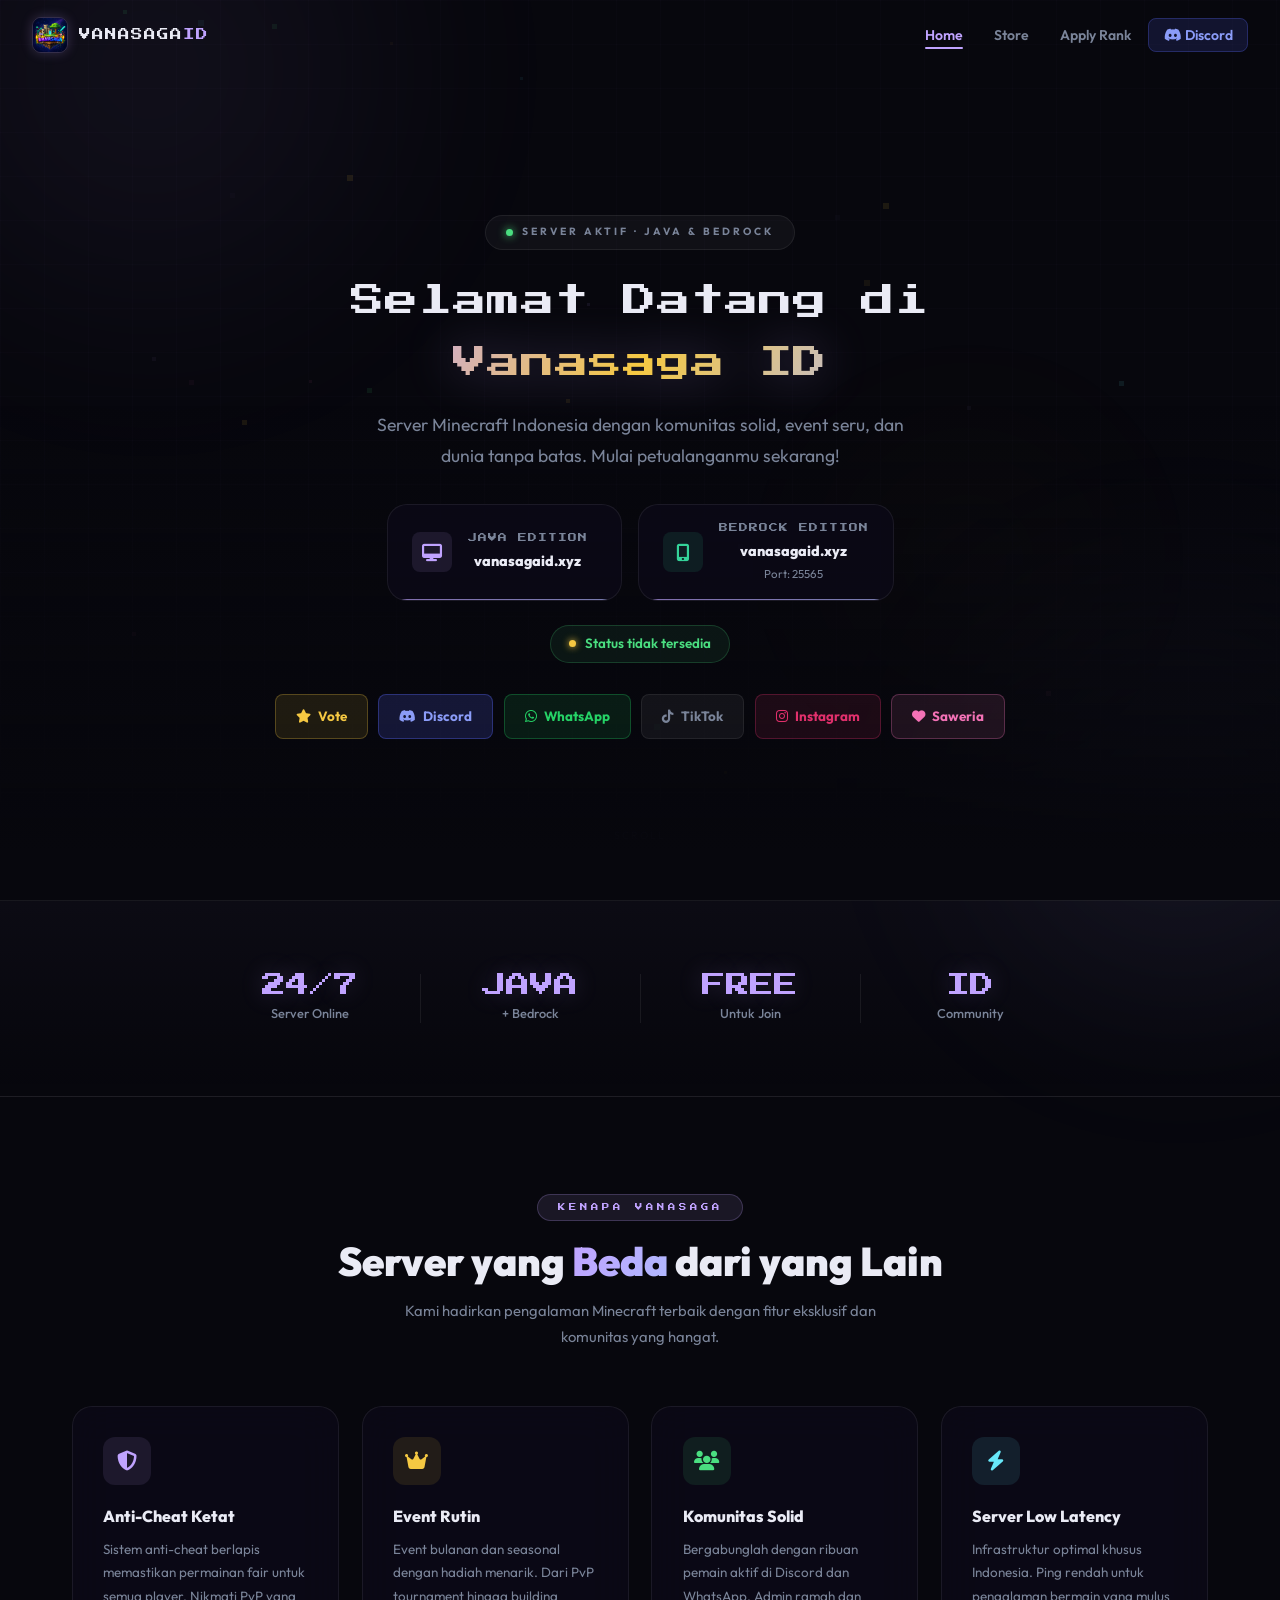
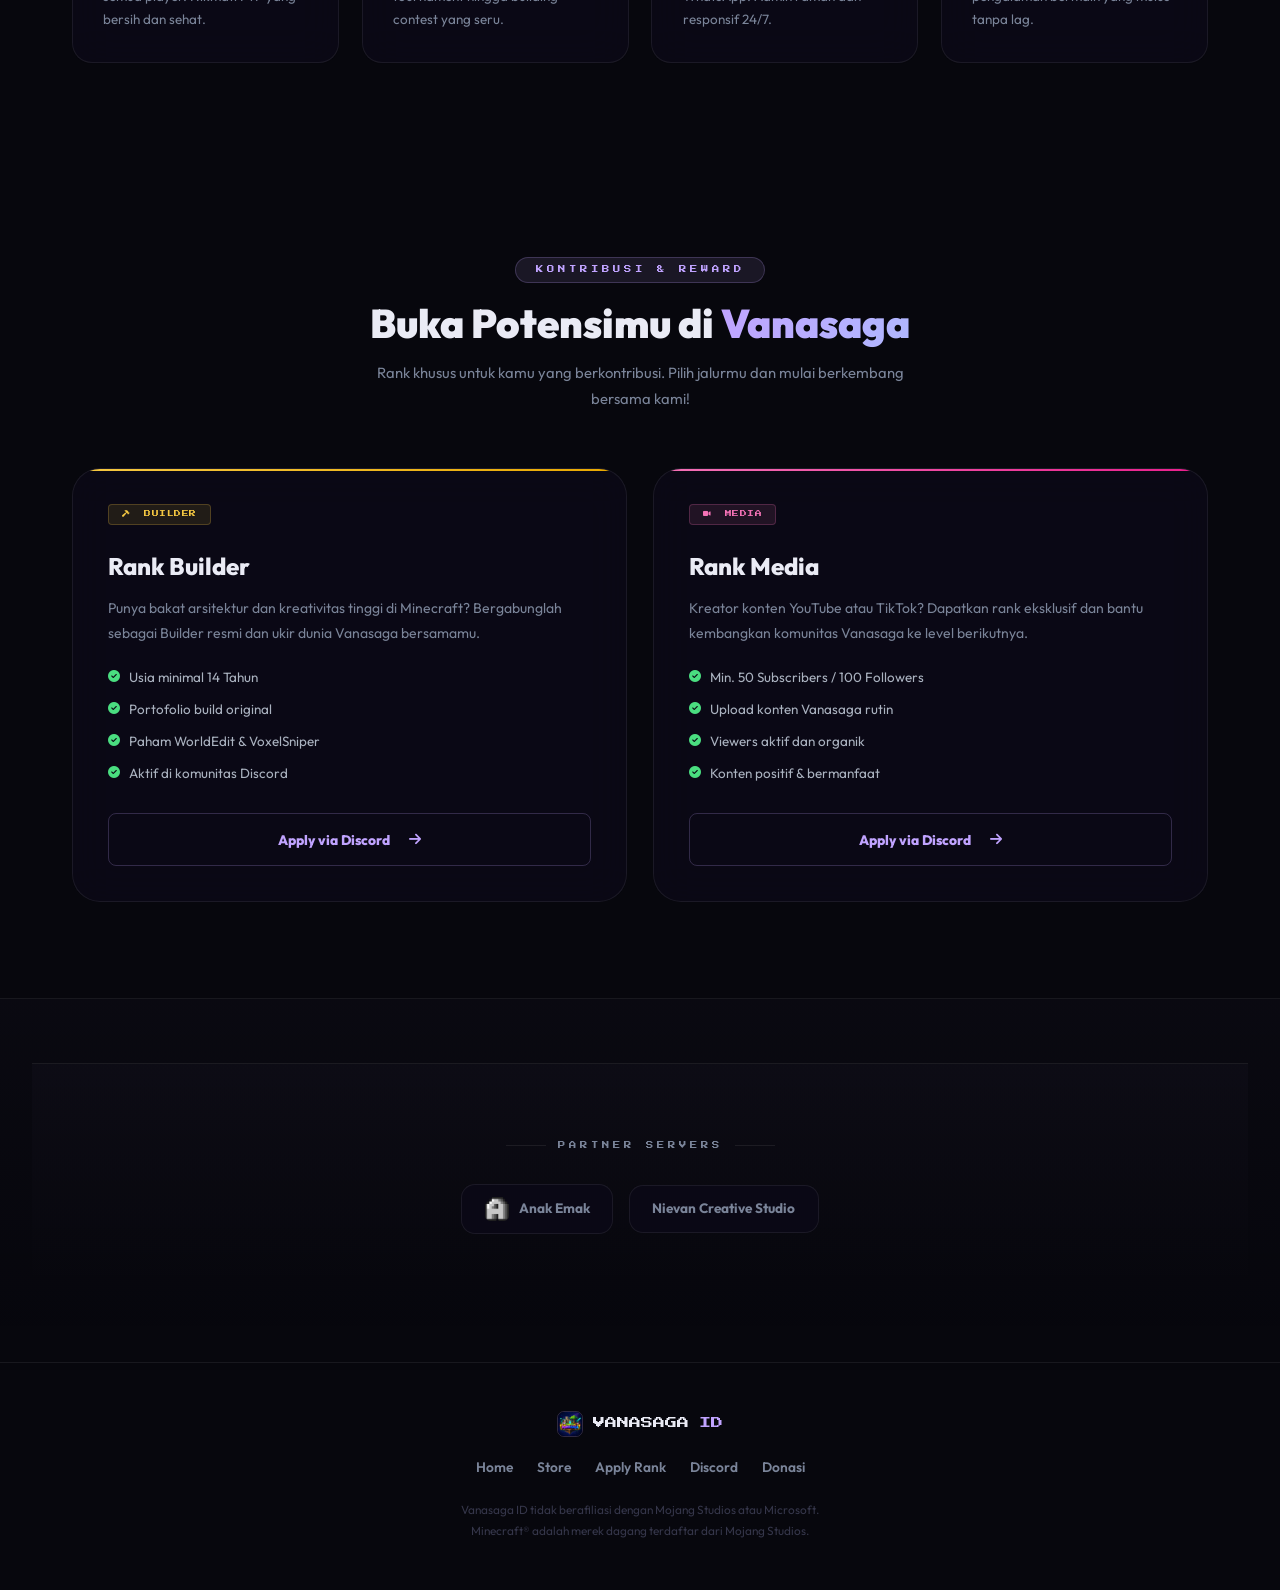
==== commit e2c37cad: "Correct Instagram link text from 'TikTok' to 'Instagram'" ====
--- a/index.html
+++ b/index.html
@@ -117,7 +117,7 @@
       <a href="https://discord.gg/Yfk9rSXGnd"           target="_blank" rel="noopener" class="hbtn hbtn-dc">  <i class="fab fa-discord"></i> Discord</a>
       <a href="https://chat.whatsapp.com/DTdERxBD7KFLJWAjvpsw8h" target="_blank" rel="noopener" class="hbtn hbtn-wa"><i class="fab fa-whatsapp"></i> WhatsApp</a>
       <a href="https://www.tiktok.com/@vanasagaofficial" target="_blank" rel="noopener" class="hbtn hbtn-tt"><i class="fab fa-tiktok"></i> TikTok</a>
-      <a href="https://www.instagram.com/vanasagaofficial?" target="_blank" rel="noopener" class="hbtn hbtn-ig"><i class="fab fa-instagram"></i> TikTok</a>
+      <a href="https://www.instagram.com/vanasagaofficial?" target="_blank" rel="noopener" class="hbtn hbtn-ig"><i class="fab fa-instagram"></i> Instagram</a>
       <a href="https://saweria.co/vanasagaofficial"      target="_blank" rel="noopener" class="hbtn hbtn-saw"><i class="fas fa-heart"></i> Saweria</a>
     </div>
 
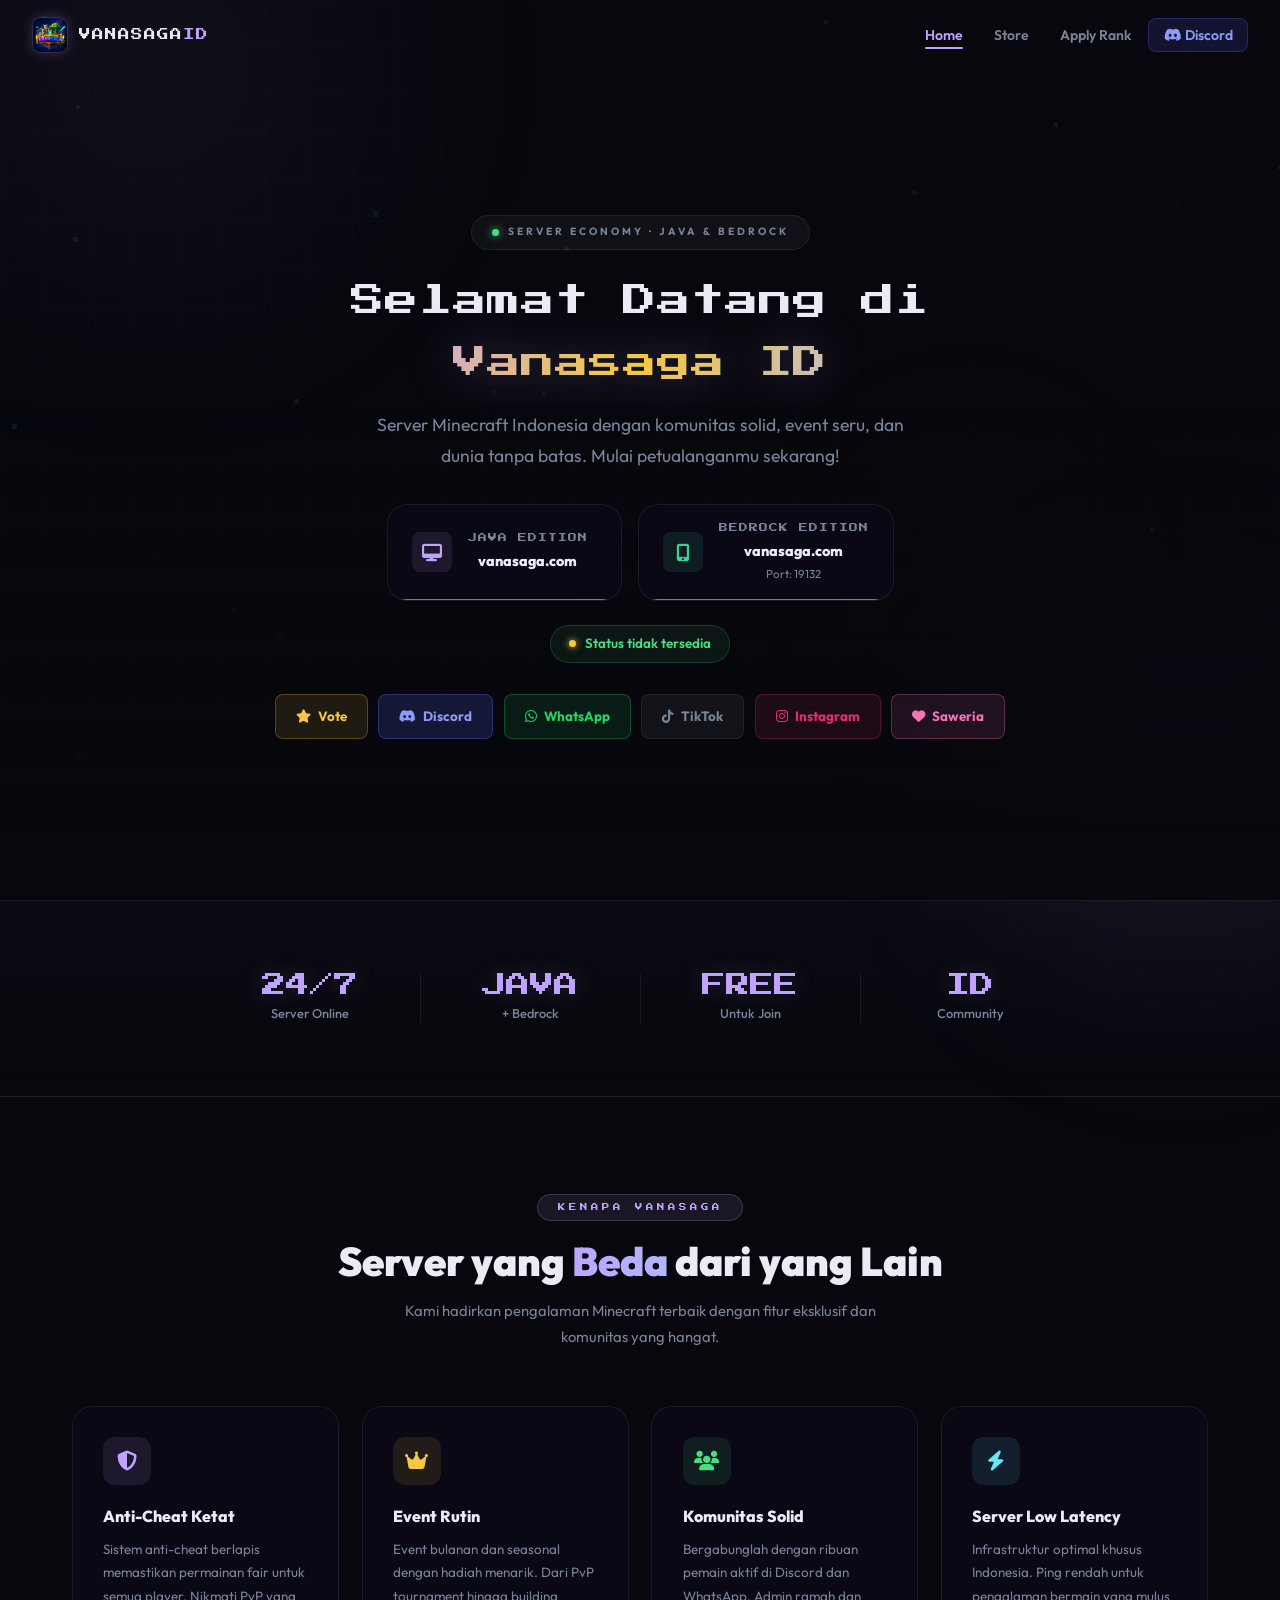
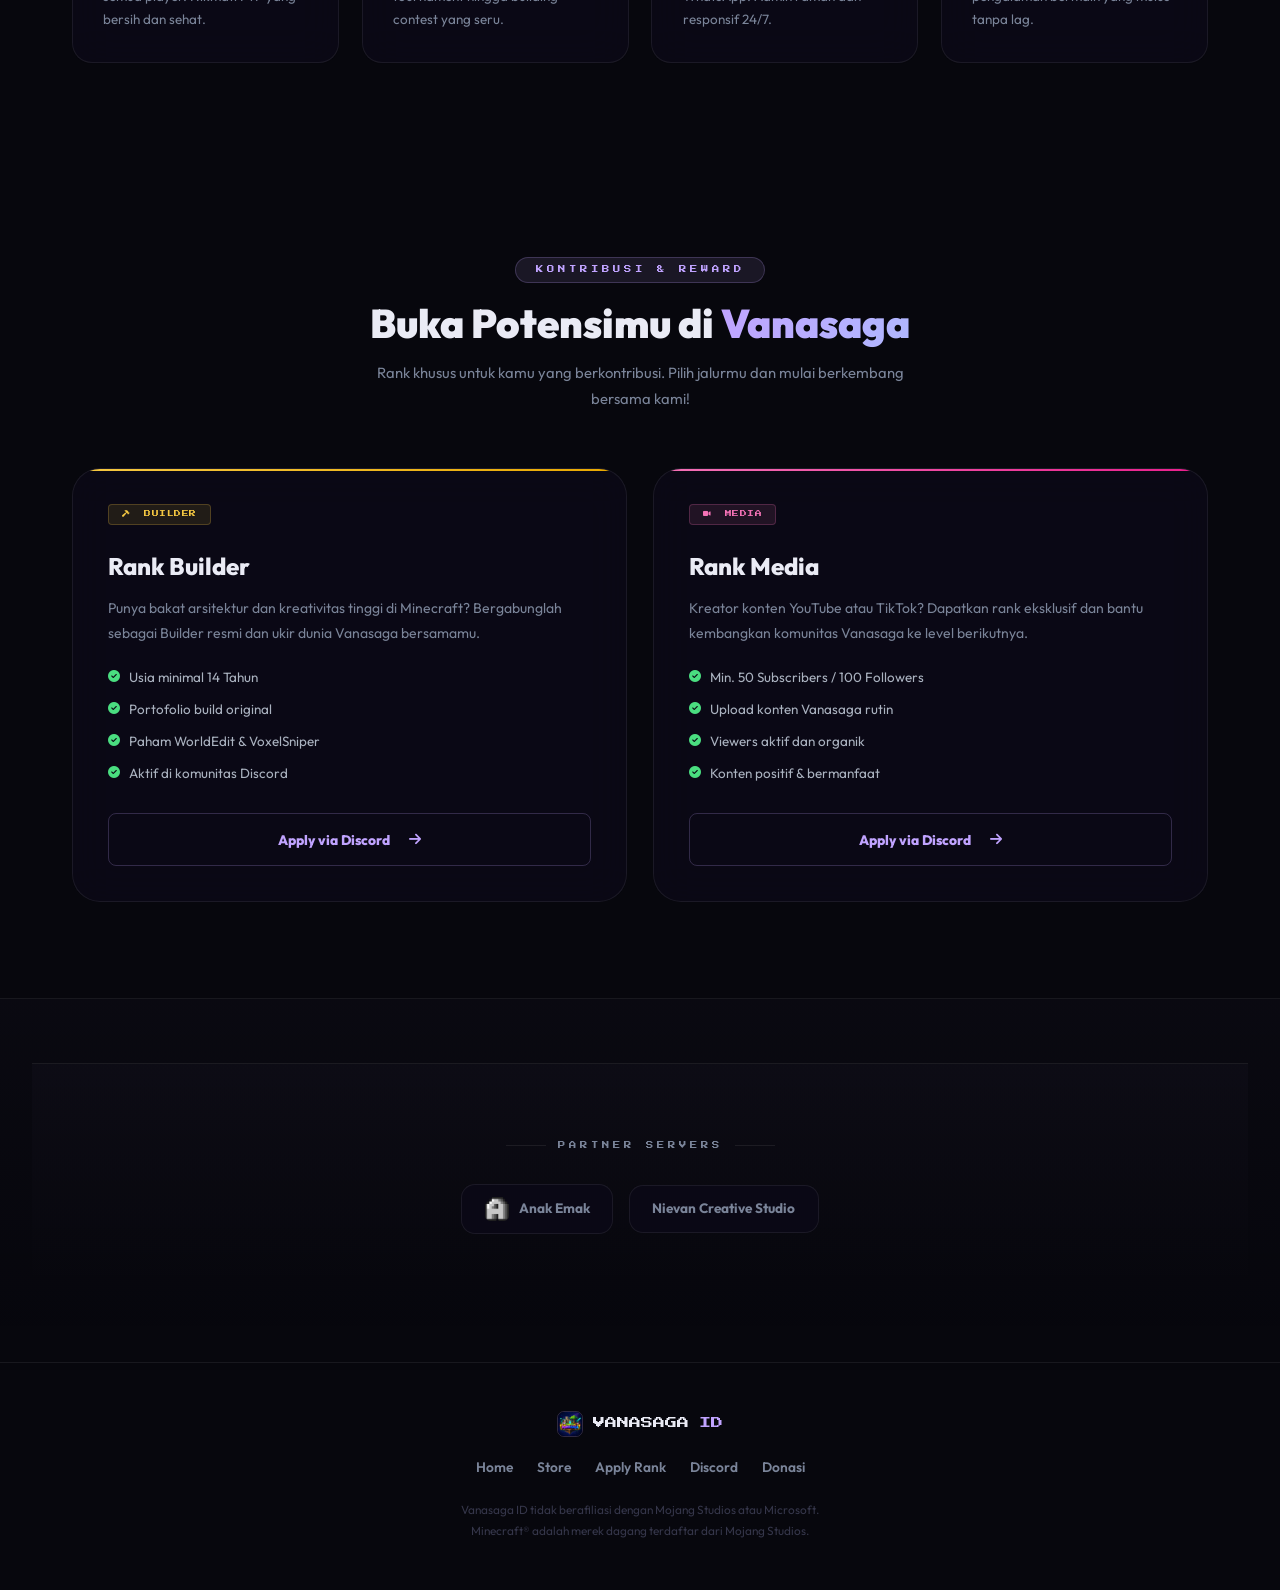
==== commit fa23378d: "Update server information in index.html" ====
--- a/index.html
+++ b/index.html
@@ -62,7 +62,7 @@
   <section class="hero" id="home">
     <div class="hero-eyebrow slide-up">
       <span class="live-dot"></span>
-      SERVER AKTIF · JAVA &amp; BEDROCK
+      SERVER ECONOMY · JAVA &amp; BEDROCK
     </div>
 
     <h1 class="hero-title slide-up d1">
@@ -85,7 +85,7 @@
         <div class="ip-ico ico-java"><i class="fas fa-desktop"></i></div>
         <div>
           <div class="ip-label">JAVA EDITION</div>
-          <div class="ip-addr">vanasagaid.xyz</div>
+          <div class="ip-addr">vanasaga.com</div>
         </div>
         <div class="copy-bar"><i class="far fa-copy"></i>&nbsp; KLIK UNTUK COPY</div>
       </div>
@@ -98,8 +98,8 @@
         <div class="ip-ico ico-rock"><i class="fas fa-mobile-alt"></i></div>
         <div>
           <div class="ip-label">BEDROCK EDITION</div>
-          <div class="ip-addr">vanasagaid.xyz</div>
-          <div class="ip-port">Port: 25565</div>
+          <div class="ip-addr">vanasaga.com</div>
+          <div class="ip-port">Port: 19132</div>
         </div>
         <div class="copy-bar"><i class="far fa-copy"></i>&nbsp; KLIK UNTUK COPY</div>
       </div>
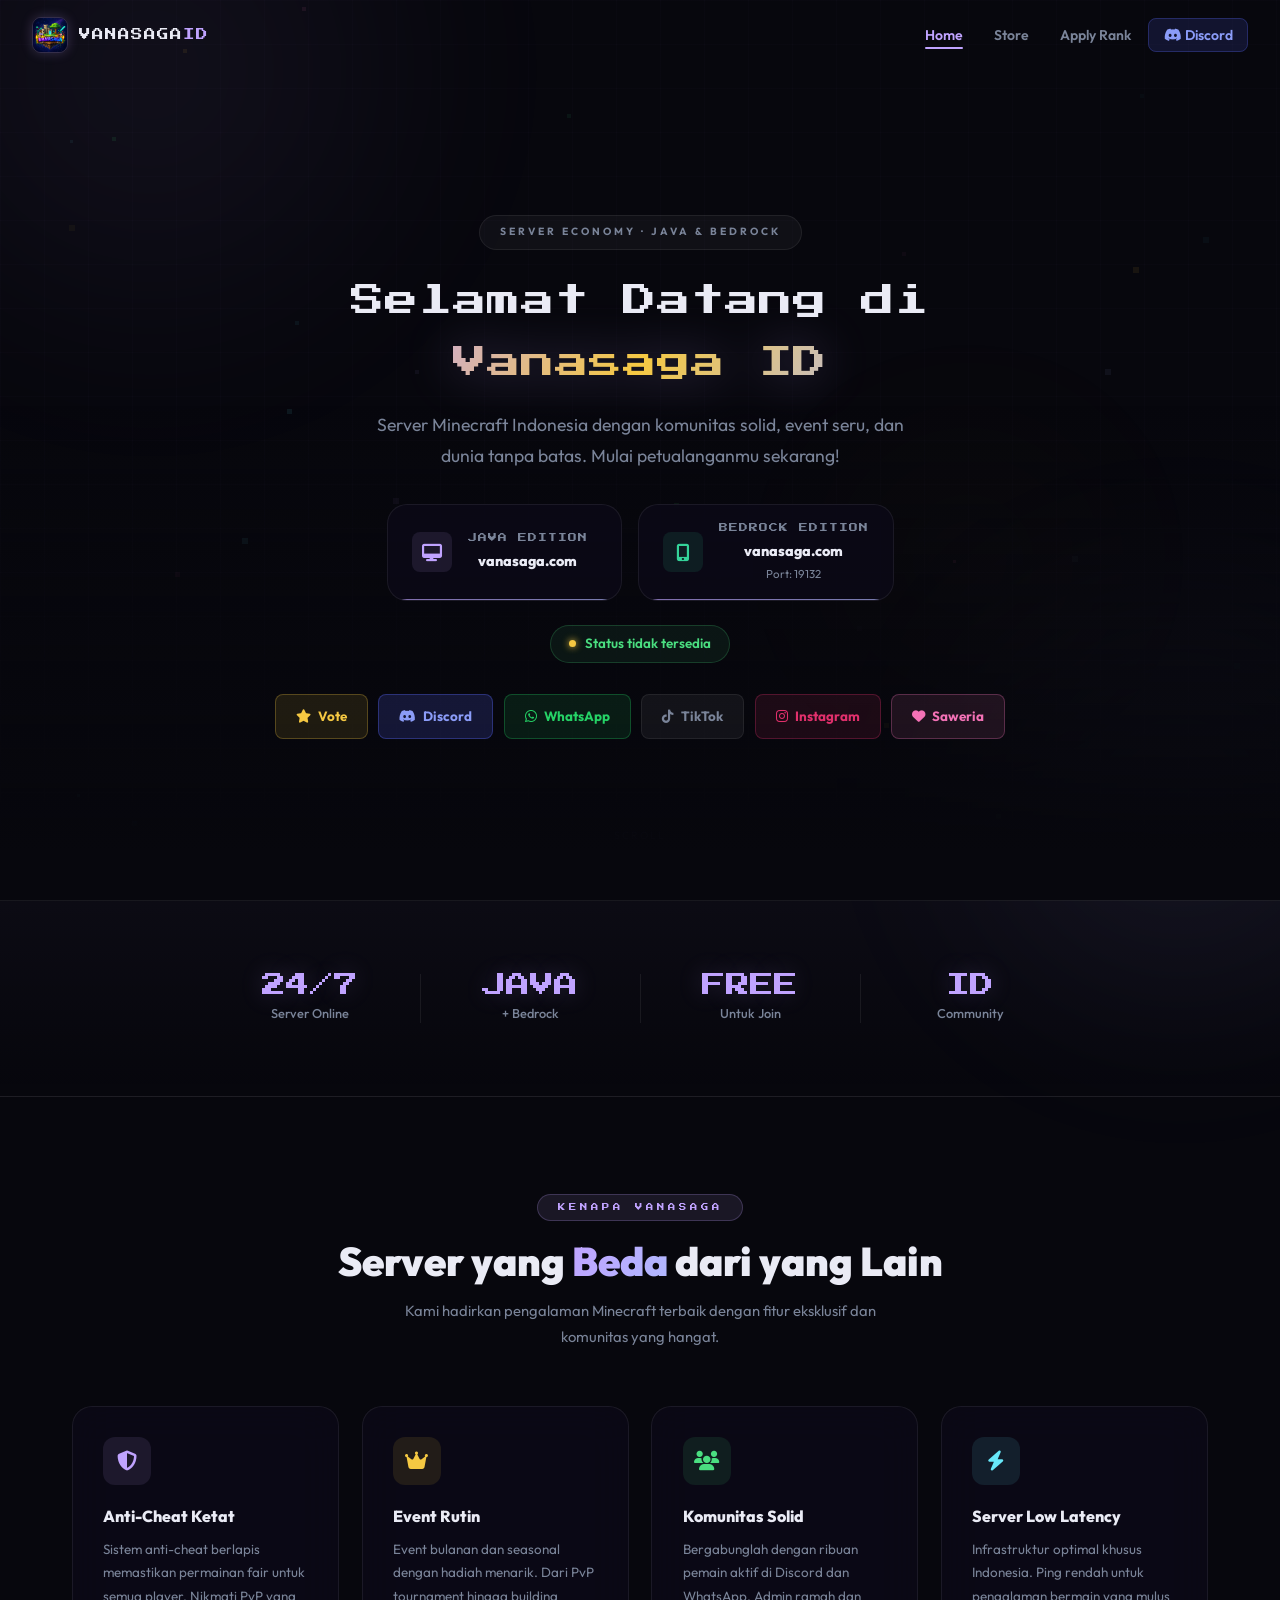
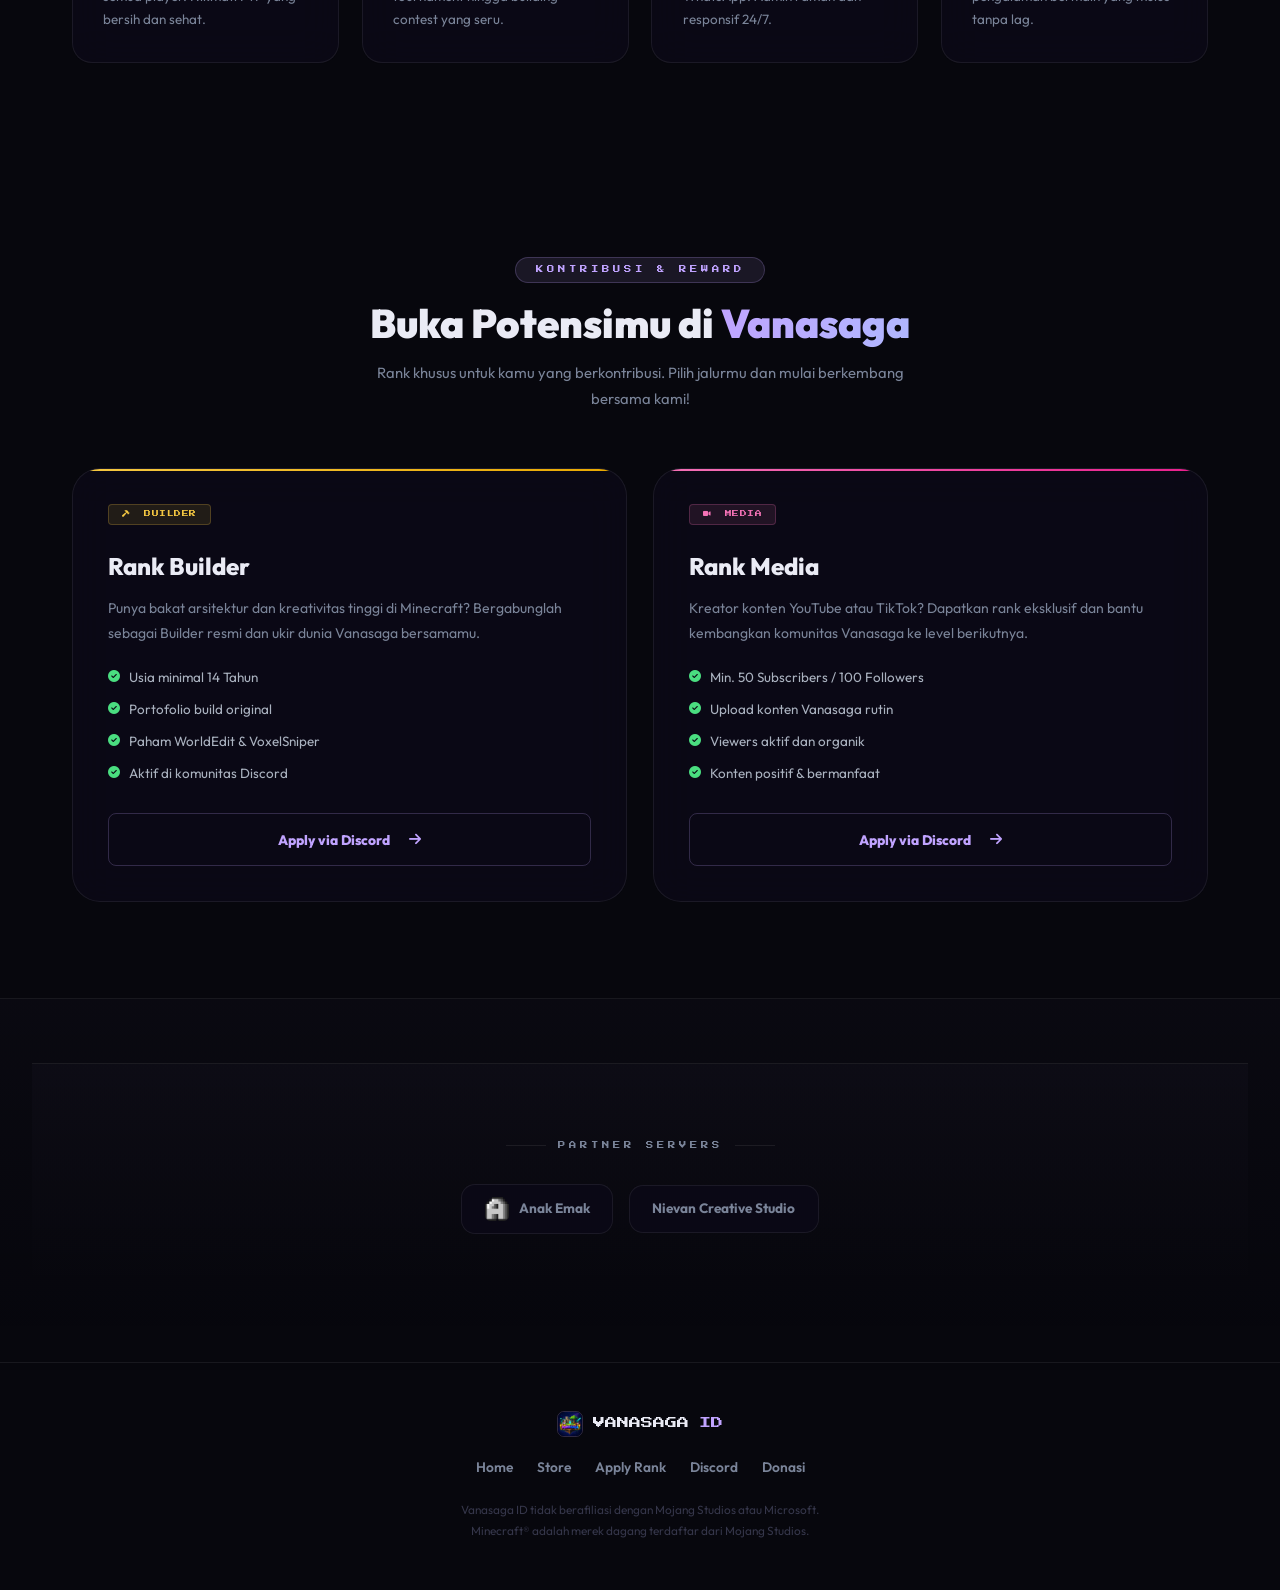
==== commit 964c06a0: "Remove live dot from hero section Removed live dot span from hero section." ====
--- a/index.html
+++ b/index.html
@@ -61,7 +61,6 @@
   <!-- ══ HERO ══ -->
   <section class="hero" id="home">
     <div class="hero-eyebrow slide-up">
-      <span class="live-dot"></span>
       SERVER ECONOMY · JAVA &amp; BEDROCK
     </div>
 
